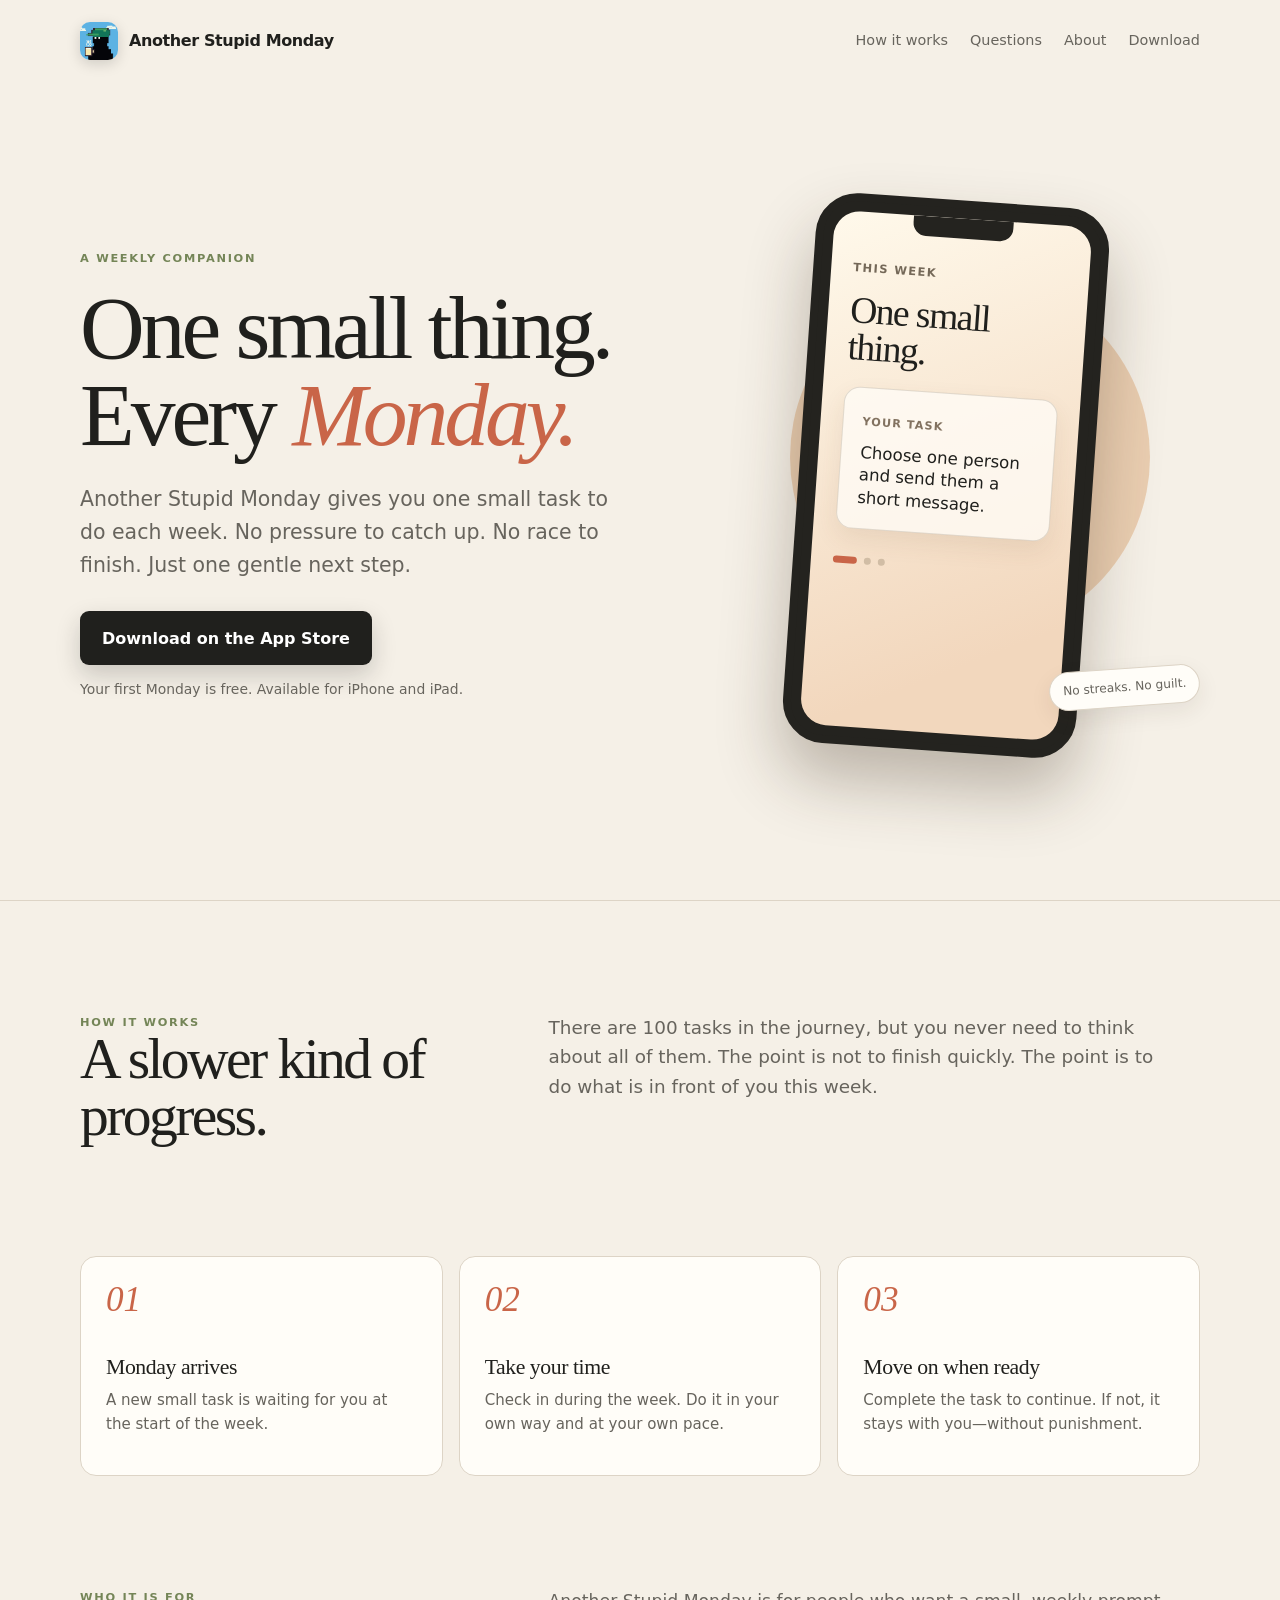
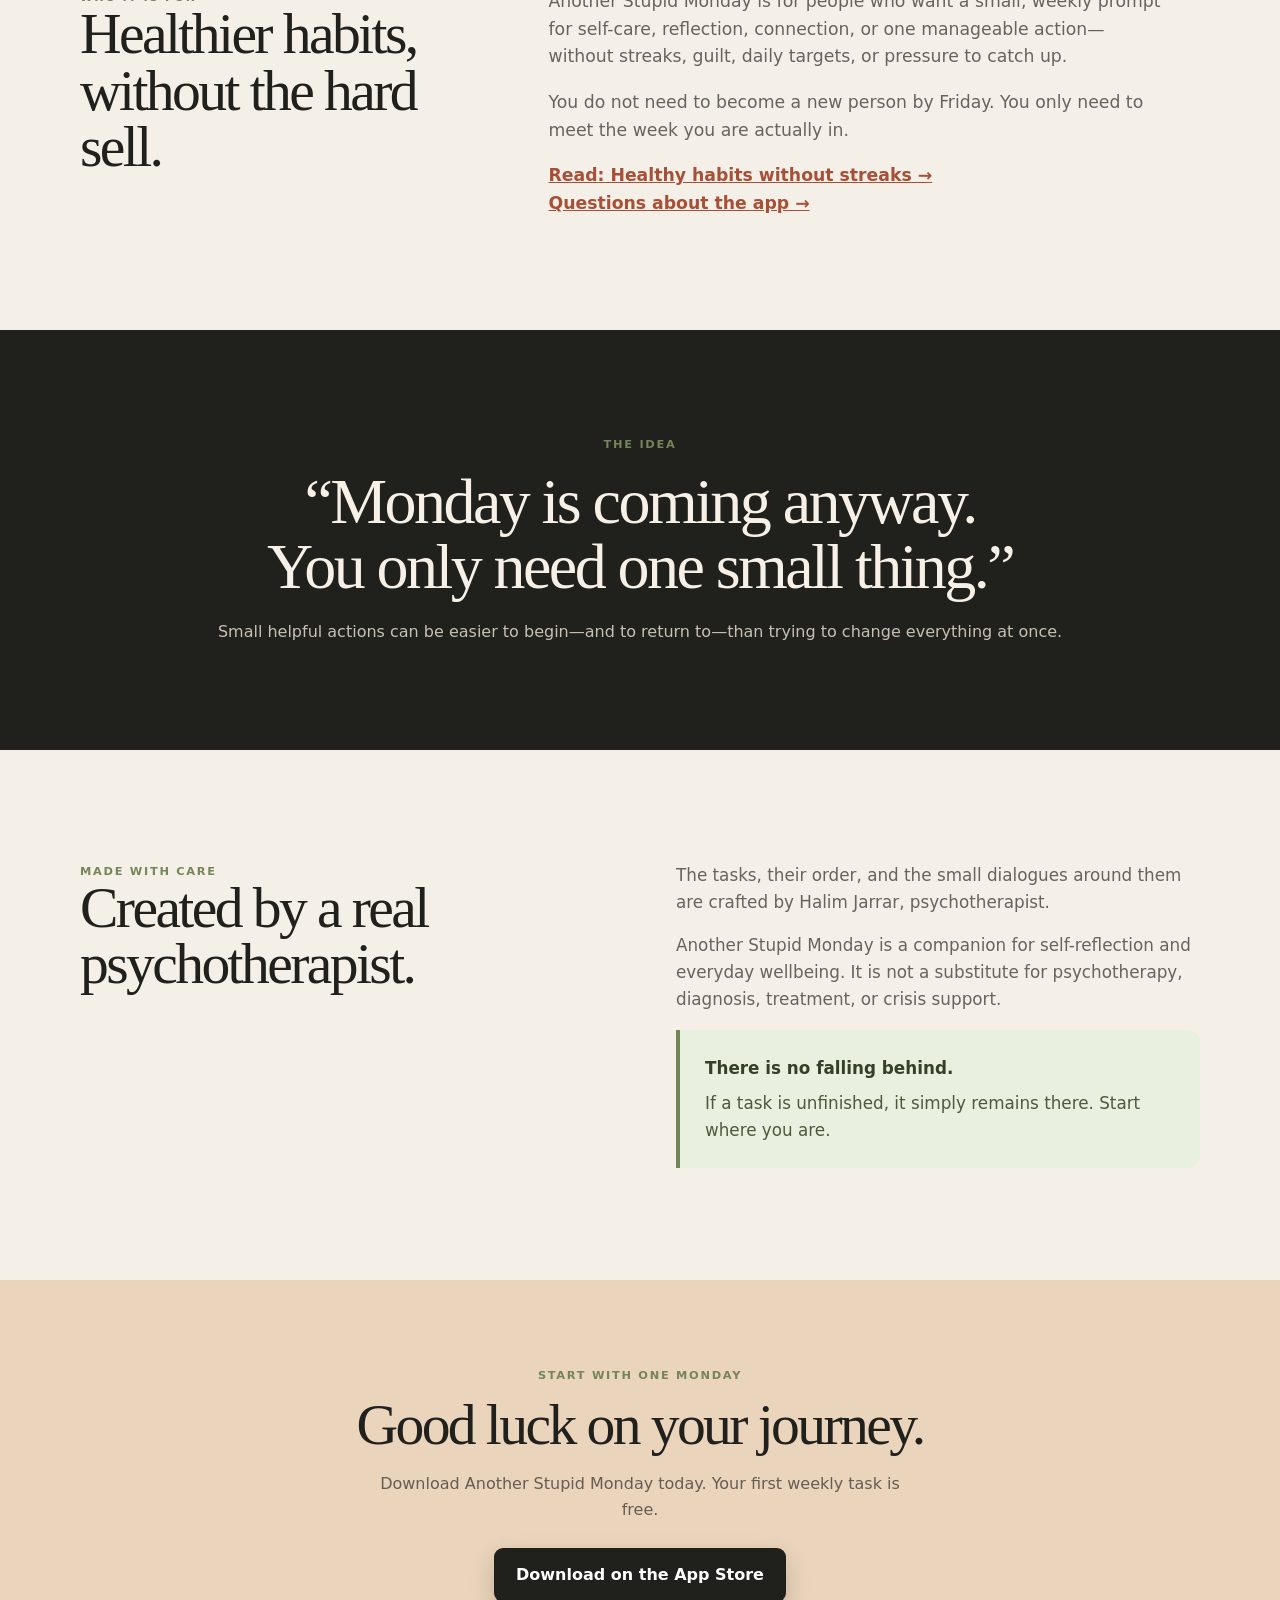
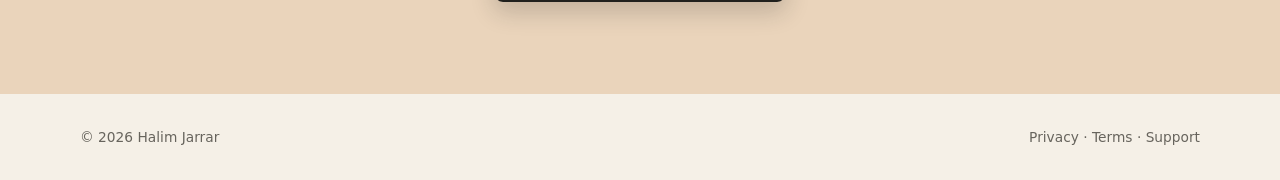
==== index.html @ 883b9c77 "Create canonical Another Stupid Monday product site" ====
<!doctype html>
<html lang="en">
<head>
  <meta charset="utf-8">
  <meta name="viewport" content="width=device-width, initial-scale=1">
  <meta name="description" content="Build healthy habits one small weekly step at a time. Another Stupid Monday is a gentle wellbeing and self-care companion with no streaks or pressure to catch up.">
  <link rel="canonical" href="https://another-stupid-monday.halim-jarrar.de/">
  <meta name="theme-color" content="#f5f0e7">
  <meta property="og:type" content="website">
  <meta property="og:title" content="Another Stupid Monday | Small weekly habits for wellbeing">
  <meta property="og:description" content="One small weekly step toward healthier habits—with no streaks or pressure to catch up.">
  <meta property="og:url" content="https://another-stupid-monday.halim-jarrar.de/">
  <meta property="og:image" content="https://another-stupid-monday.halim-jarrar.de/assets/app-icon.jpg">
  <meta name="twitter:card" content="summary">
  <meta name="twitter:title" content="Another Stupid Monday | Small weekly habits for wellbeing">
  <meta name="twitter:description" content="One small weekly step toward healthier habits—with no streaks or pressure to catch up.">
  <meta name="twitter:image" content="https://another-stupid-monday.halim-jarrar.de/assets/app-icon.jpg">
  <meta name="author" content="Halim Jarrar">
  <script type="application/ld+json">
  {
    "@context": "https://schema.org",
    "@type": "SoftwareApplication",
    "name": "Another Stupid Monday",
    "applicationCategory": "LifestyleApplication",
    "operatingSystem": "iOS",
    "description": "A gentle wellbeing and self-care companion that offers one small task each week, with no streaks or pressure to catch up.",
    "url": "https://another-stupid-monday.halim-jarrar.de/",
    "downloadUrl": "https://apps.apple.com/us/app/another-stupid-monday/id6782894277",
    "image": "https://another-stupid-monday.halim-jarrar.de/assets/app-icon.jpg",
    "author": { "@type": "Person", "name": "Halim Jarrar" },
    "sameAs": ["https://apps.apple.com/us/app/another-stupid-monday/id6782894277"],
    "offers": { "@type": "Offer", "price": "0", "priceCurrency": "USD", "availability": "https://schema.org/InStock" }
  }
  </script>
  <title>Another Stupid Monday | Small Weekly Habits for Wellbeing</title>
  <style>
    :root {
      --ivory:#f5f0e7; --paper:#fffdf8; --ink:#20201d; --muted:#67645d;
      --clay:#c96548; --clay-dark:#a84f37; --olive:#748557; --line:#ddd4c6;
      --shadow:0 20px 70px rgba(54,42,28,.12); --serif:Georgia,"Times New Roman",serif;
      --sans:system-ui,-apple-system,BlinkMacSystemFont,"Segoe UI",sans-serif;
    }
    * { box-sizing:border-box; }
    html { scroll-behavior:smooth; }
    body { margin:0; color:var(--ink); background:var(--ivory); font:16px/1.6 var(--sans); -webkit-font-smoothing:antialiased; }
    a { color:inherit; }
    .wrap { width:min(1120px,calc(100% - 40px)); margin:auto; }
    .nav { height:82px; display:flex; align-items:center; justify-content:space-between; gap:20px; }
    .brand { display:flex; align-items:center; gap:11px; text-decoration:none; font-weight:750; letter-spacing:-.025em; }
    .brand img { width:38px; height:38px; border-radius:10px; box-shadow:0 4px 14px rgba(0,0,0,.15); }
    .nav-links { display:flex; align-items:center; gap:22px; color:var(--muted); font-size:.9rem; }
    .nav-links a { text-decoration:none; }
    .nav-links a:hover { color:var(--clay-dark); }
    .hero { display:grid; grid-template-columns:1.05fr .95fr; align-items:center; gap:52px; min-height:calc(100vh - 82px); padding:68px 0 100px; }
    .eyebrow { color:var(--olive); font-size:.71rem; letter-spacing:.15em; font-weight:800; text-transform:uppercase; }
    h1,h2 { font-family:var(--serif); font-weight:500; letter-spacing:-.045em; line-height:.98; }
    h1 { max-width:650px; margin:16px 0 24px; font-size:clamp(3.5rem,7vw,6.9rem); }
    h1 em { color:var(--clay); font-style:italic; }
    .lede { max-width:540px; margin:0 0 30px; color:var(--muted); font-size:clamp(1.08rem,1.7vw,1.28rem); }
    .buttons { display:flex; flex-wrap:wrap; gap:13px; align-items:center; }
    .button { display:inline-flex; align-items:center; justify-content:center; min-height:54px; padding:0 22px; border-radius:9px; text-decoration:none; font-weight:750; transition:transform .18s,background .18s; }
    .button:hover { transform:translateY(-2px); }
    .primary { background:var(--ink); color:#fff; box-shadow:0 10px 24px rgba(32,32,29,.2); }
    .primary:hover { background:var(--clay-dark); }
    .subnote { margin:13px 0 0; color:var(--muted); font-size:.87rem; }
    .phone-scene { position:relative; min-height:560px; display:grid; place-items:center; }
    .sun { position:absolute; width:360px; height:360px; border-radius:50%; background:#e7c19d; filter:blur(.2px); opacity:.72; transform:translate(24px,-18px); }
    .phone { position:relative; width:min(294px,75vw); padding:10px; border:8px solid #24231f; border-radius:42px; background:#24231f; box-shadow:0 35px 65px rgba(55,39,24,.3); transform:rotate(4deg); }
    .screen { overflow:hidden; min-height:515px; border-radius:26px; padding:26px 22px; background:linear-gradient(155deg,#fff9eb,#f2d7bd 82%); }
    .notch { width:100px; height:20px; margin:-26px auto 27px; border-radius:0 0 13px 13px; background:#24231f; }
    .screen-label { color:#746858; font-size:.72rem; font-weight:800; letter-spacing:.12em; text-transform:uppercase; }
    .screen h3 { margin:16px 0 20px; font:500 2.35rem/.98 var(--serif); letter-spacing:-.04em; }
    .task { padding:19px; border:1px solid rgba(76,59,37,.17); border-radius:16px; background:rgba(255,253,248,.76); box-shadow:0 10px 24px rgba(96,66,36,.09); }
    .task small { color:#827260; font-size:.7rem; font-weight:800; letter-spacing:.1em; text-transform:uppercase; }
    .task p { margin:9px 0 0; font-size:1.04rem; line-height:1.35; }
    .dots { display:flex; gap:7px; margin:28px 0 0; }
    .dots i { width:7px; height:7px; border-radius:50%; background:#d1bda5; } .dots i:first-child { width:24px; border-radius:9px; background:var(--clay); }
    .stamp { position:absolute; right:0; bottom:48px; padding:9px 13px; border:1px solid var(--line); border-radius:99px; background:var(--paper); color:var(--muted); font-size:.76rem; transform:rotate(-4deg); box-shadow:0 8px 22px rgba(54,42,28,.08); }
    .rule { border:0; border-top:1px solid var(--line); margin:0; }
    .intro { display:grid; grid-template-columns:.78fr 1.22fr; gap:52px; padding:112px 0; }
    h2 { margin:0; font-size:clamp(2.5rem,4.5vw,4.4rem); }
    .intro p { max-width:620px; margin:0; font-size:1.15rem; color:var(--muted); }
    .steps { display:grid; grid-template-columns:repeat(3,1fr); gap:16px; padding:0 0 112px; }
    .step { min-height:220px; padding:25px; border:1px solid var(--line); border-radius:16px; background:var(--paper); }
    .num { color:var(--clay); font:italic 2.2rem/1 var(--serif); }
    .step h3 { margin:38px 0 8px; font:500 1.36rem/1.15 var(--serif); letter-spacing:-.02em; }
    .step p { margin:0; color:var(--muted); font-size:.94rem; }
    .who { display:grid; grid-template-columns:.78fr 1.22fr; gap:52px; padding:0 0 112px; }
    .who-copy { max-width:620px; color:var(--muted); font-size:1.08rem; }
    .who-copy p { margin:0 0 18px; }
    .text-link { font-weight:750; color:var(--clay-dark); }
    .quote { padding:105px 0; background:var(--ink); color:#f7f0e7; }
    .quote .wrap { max-width:900px; text-align:center; }
    .quote blockquote { margin:16px 0 20px; font:500 clamp(2.25rem,5vw,4.5rem)/1.02 var(--serif); letter-spacing:-.04em; }
    .quote p { margin:0; color:#c8c0b5; }
    .about { display:grid; grid-template-columns:1fr 1fr; gap:72px; padding:112px 0; }
    .about-copy { color:var(--muted); font-size:1.05rem; }
    .about-copy p:first-child { margin-top:0; }
    .note { align-self:start; padding:25px; border-left:4px solid var(--olive); border-radius:0 12px 12px 0; background:#eaf0df; color:#4d593c; }
    .note strong { display:block; margin-bottom:8px; color:#344027; }
    .download { padding:86px 0 92px; text-align:center; background:#ead4bb; }
    .download h2 { margin:12px auto 18px; max-width:720px; }
    .download p { max-width:540px; margin:0 auto 26px; color:#665d52; }
    footer { padding:32px 0; color:var(--muted); font-size:.86rem; }
    .footer-row { display:flex; justify-content:space-between; gap:20px; flex-wrap:wrap; }
    .footer-row a { text-decoration:none; } .footer-row a:hover { color:var(--clay-dark); }
    @media (max-width:760px) {
      .wrap { width:min(100% - 32px,620px); } .nav { height:68px; } .nav-links { gap:0; font-size:.82rem; } .nav-links a:not(:last-child) { display:none; }
      .hero { grid-template-columns:1fr; gap:25px; min-height:auto; padding:52px 0 72px; } .phone-scene { min-height:470px; } .sun { width:285px;height:285px; }
      .intro,.about,.who { grid-template-columns:1fr; gap:26px; padding:78px 0; } .steps { grid-template-columns:1fr; padding-bottom:78px; } .step { min-height:0; } .step h3 { margin-top:24px; }
      .quote { padding:76px 0; } .download { padding:72px 0; } .stamp { right:4px; bottom:18px; }
    }
  </style>
</head>
<body>
  <main>
    <nav class="nav wrap" aria-label="Main navigation">
      <a class="brand" href="/" aria-label="Another Stupid Monday home"><img src="assets/app-icon.jpg" alt="Another Stupid Monday app icon">Another Stupid Monday</a>
      <div class="nav-links"><a href="how-it-works/">How it works</a><a href="questions/">Questions</a><a href="about/">About</a><a href="#download">Download</a></div>
    </nav>

    <section class="hero wrap" aria-labelledby="hero-title">
      <div>
        <div class="eyebrow">A weekly companion</div>
        <h1 id="hero-title">One small thing.<br>Every <em>Monday.</em></h1>
        <p class="lede">Another Stupid Monday gives you one small task to do each week. No pressure to catch up. No race to finish. Just one gentle next step.</p>
        <div class="buttons">
          <a class="button primary" href="https://apps.apple.com/us/app/another-stupid-monday/id6782894277" aria-label="Download Another Stupid Monday on the App Store">Download on the App Store</a>
        </div>
        <p class="subnote">Your first Monday is free. Available for iPhone and iPad.</p>
      </div>
      <div class="phone-scene" aria-label="A preview of an Another Stupid Monday weekly task">
        <div class="sun" aria-hidden="true"></div>
        <div class="phone">
          <div class="screen">
            <div class="notch" aria-hidden="true"></div>
            <div class="screen-label">This week</div>
            <h3>One small<br>thing.</h3>
            <div class="task"><small>Your task</small><p>Choose one person and send them a short message.</p></div>
            <div class="dots" aria-hidden="true"><i></i><i></i><i></i></div>
          </div>
        </div>
        <span class="stamp">No streaks. No guilt.</span>
      </div>
    </section>

    <hr class="rule">
    <section class="intro wrap" id="how-it-works" aria-labelledby="how-title">
      <div><div class="eyebrow">How it works</div><h2 id="how-title">A slower kind of progress.</h2></div>
      <p>There are 100 tasks in the journey, but you never need to think about all of them. The point is not to finish quickly. The point is to do what is in front of you this week.</p>
    </section>
    <section class="steps wrap" aria-label="Three steps">
      <article class="step"><div class="num">01</div><h3>Monday arrives</h3><p>A new small task is waiting for you at the start of the week.</p></article>
      <article class="step"><div class="num">02</div><h3>Take your time</h3><p>Check in during the week. Do it in your own way and at your own pace.</p></article>
      <article class="step"><div class="num">03</div><h3>Move on when ready</h3><p>Complete the task to continue. If not, it stays with you—without punishment.</p></article>
    </section>

    <section class="who wrap" aria-labelledby="who-title">
      <div><div class="eyebrow">Who it is for</div><h2 id="who-title">Healthier habits, without the hard sell.</h2></div>
      <div class="who-copy"><p>Another Stupid Monday is for people who want a small, weekly prompt for self-care, reflection, connection, or one manageable action—without streaks, guilt, daily targets, or pressure to catch up.</p><p>You do not need to become a new person by Friday. You only need to meet the week you are actually in.</p><a class="text-link" href="healthy-habits-without-streaks/">Read: Healthy habits without streaks →</a><br><a class="text-link" href="questions/">Questions about the app →</a></div>
    </section>

    <section class="quote"><div class="wrap"><div class="eyebrow">The idea</div><blockquote>“Monday is coming anyway.<br>You only need one small thing.”</blockquote><p>Small helpful actions can be easier to begin—and to return to—than trying to change everything at once.</p></div></section>

    <section class="about wrap" id="about" aria-labelledby="about-title">
      <div><div class="eyebrow">Made with care</div><h2 id="about-title">Created by a real psychotherapist.</h2></div>
      <div class="about-copy">
        <p>The tasks, their order, and the small dialogues around them are crafted by Halim Jarrar, psychotherapist.</p>
        <p>Another Stupid Monday is a companion for self-reflection and everyday wellbeing. It is not a substitute for psychotherapy, diagnosis, treatment, or crisis support.</p>
        <aside class="note"><strong>There is no falling behind.</strong>If a task is unfinished, it simply remains there. Start where you are.</aside>
      </div>
    </section>

    <section class="download" id="download"><div class="wrap"><div class="eyebrow">Start with one Monday</div><h2>Good luck on your journey.</h2><p>Download Another Stupid Monday today. Your first weekly task is free.</p><a class="button primary" href="https://apps.apple.com/us/app/another-stupid-monday/id6782894277">Download on the App Store</a></div></section>
  </main>
  <footer><div class="wrap footer-row"><span>© 2026 Halim Jarrar</span><span><a href="https://asm.halim-jarrar.de/privacy/">Privacy</a> · <a href="https://asm.halim-jarrar.de/terms/">Terms</a> · <a href="https://asm.halim-jarrar.de/support/">Support</a></span></div></footer>
</body>
</html>
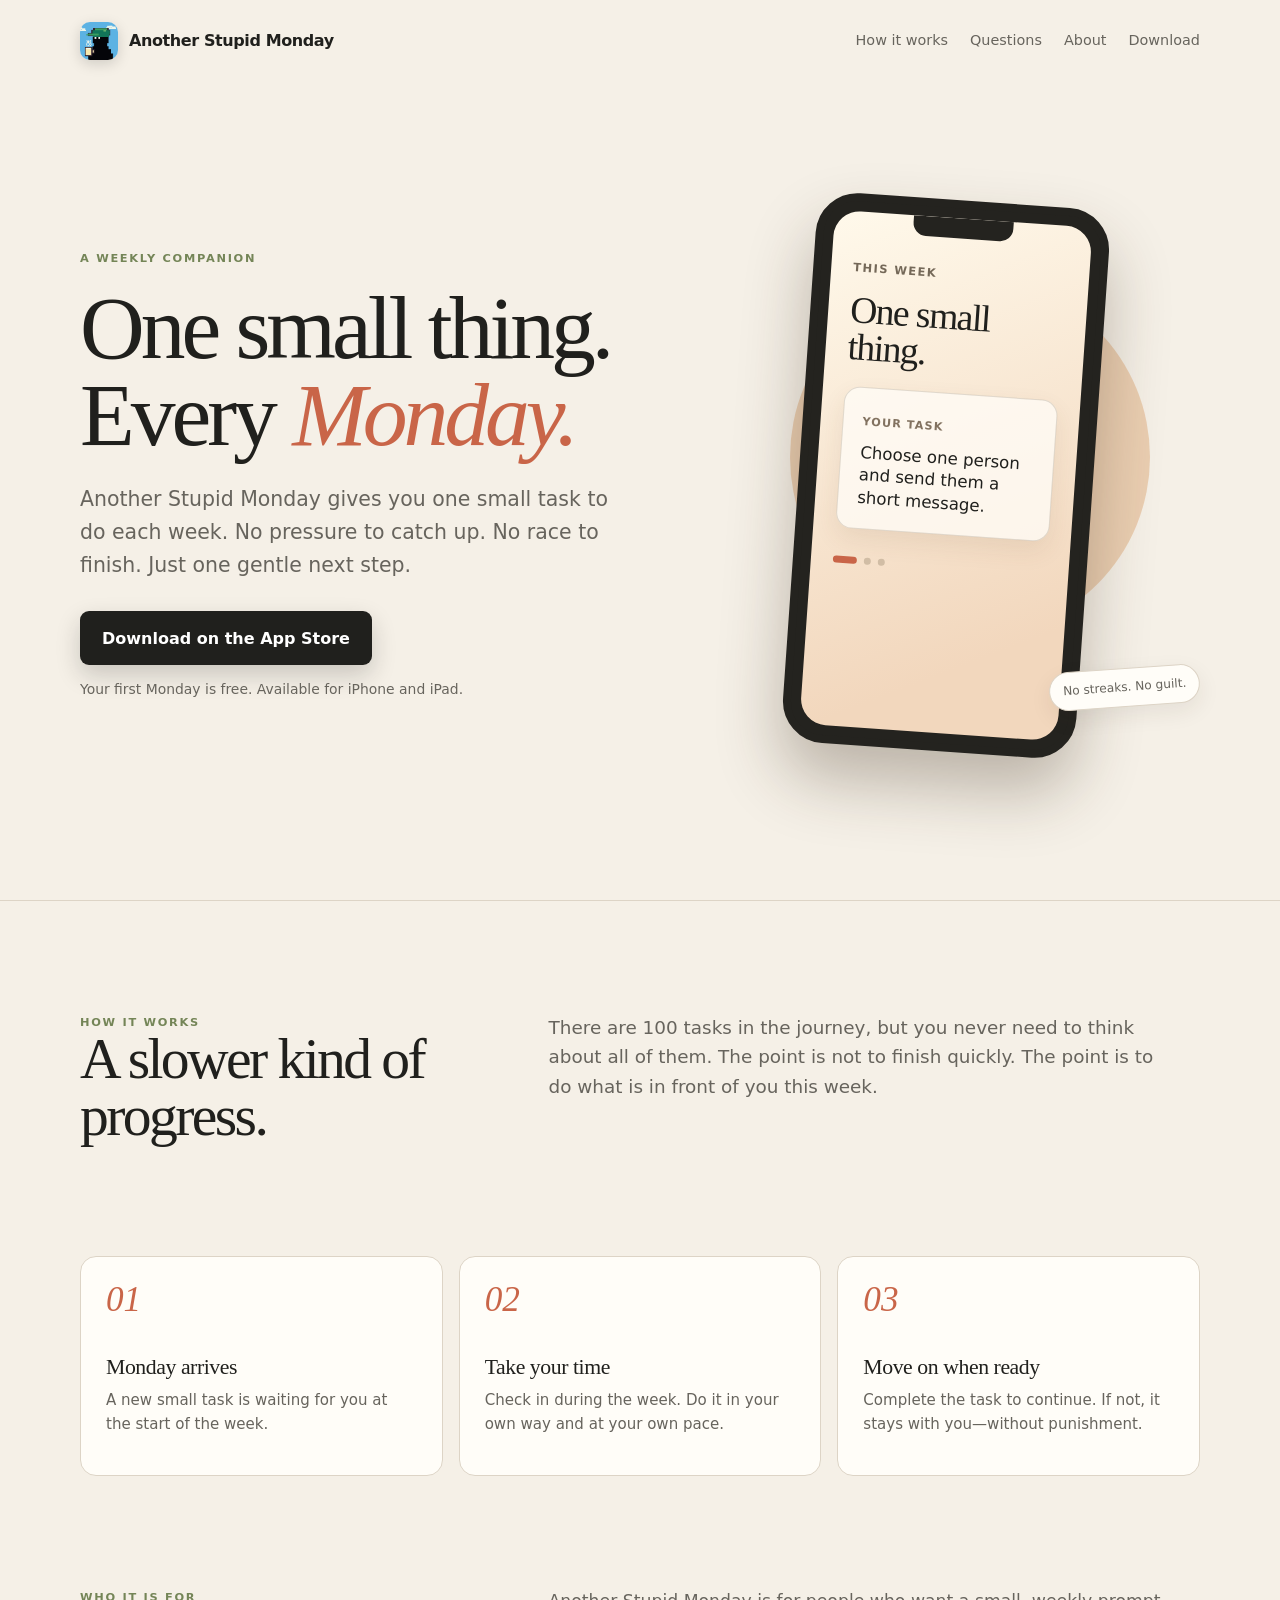
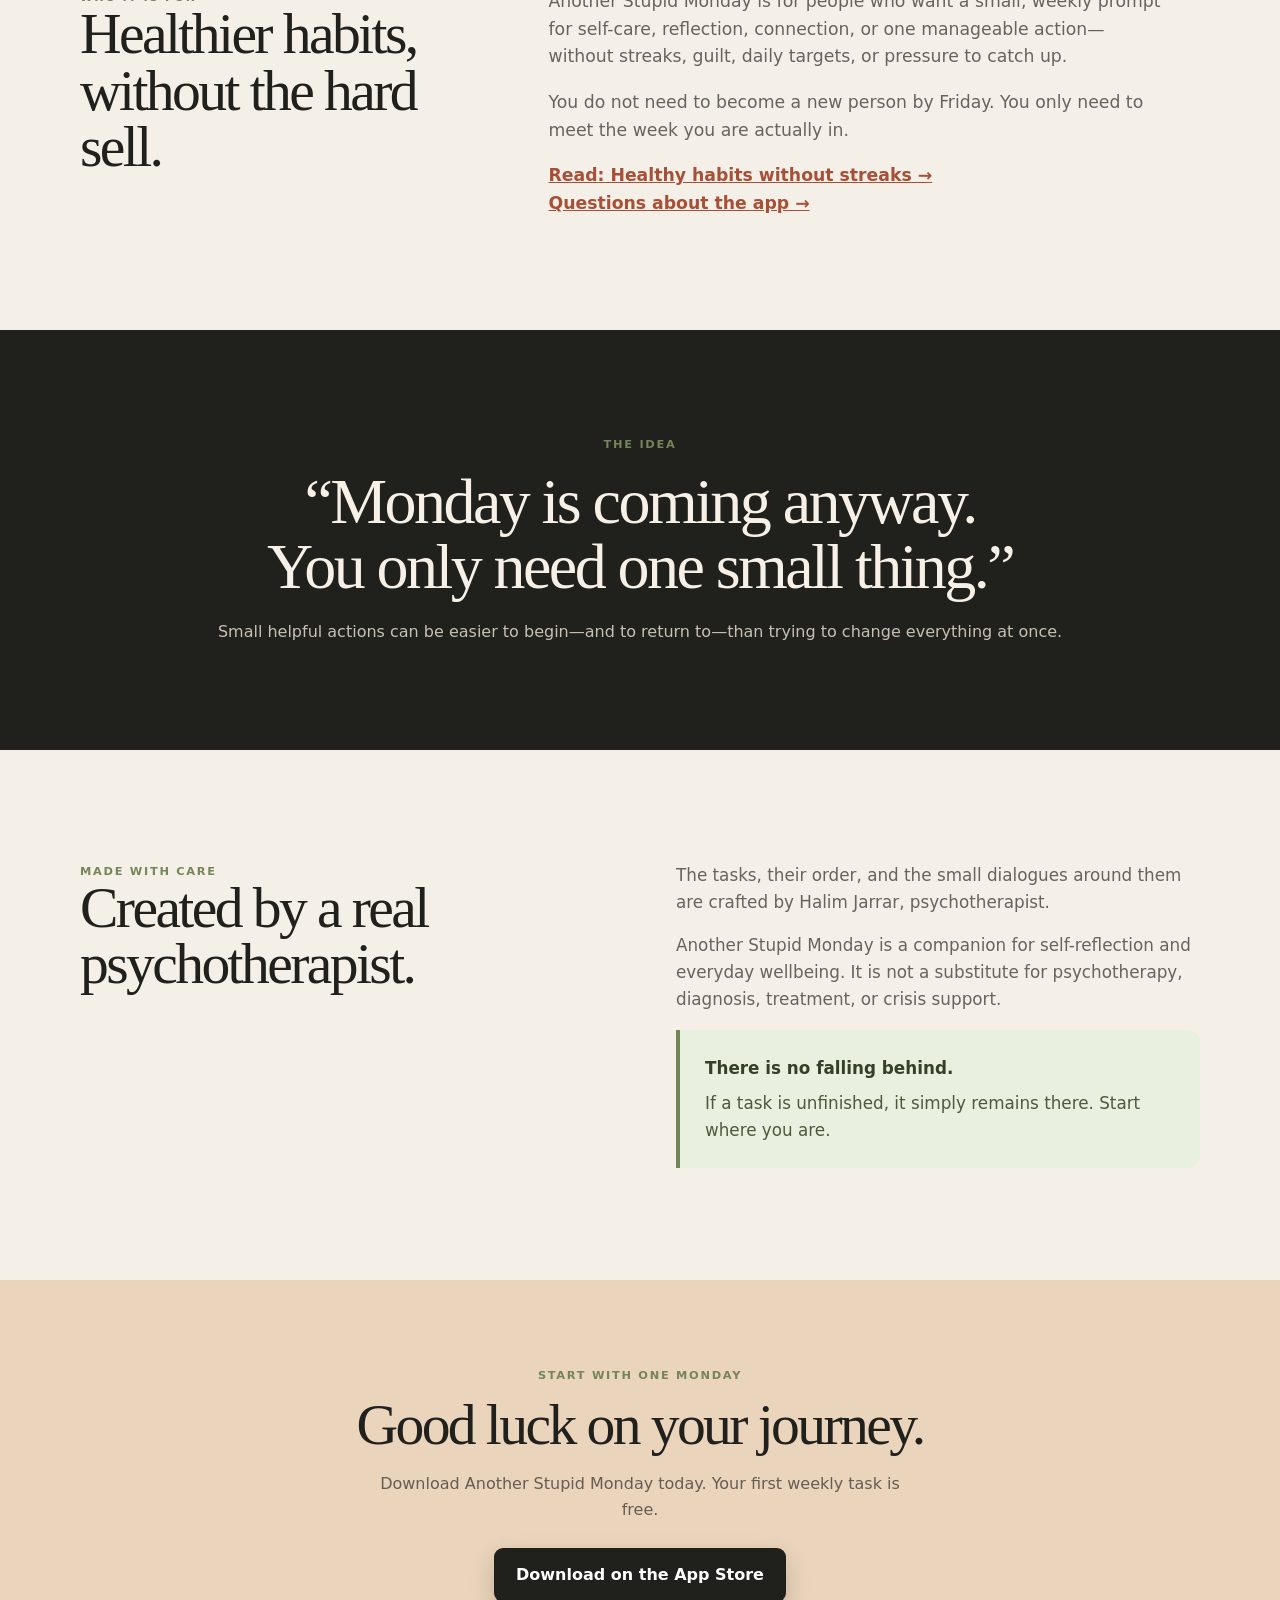
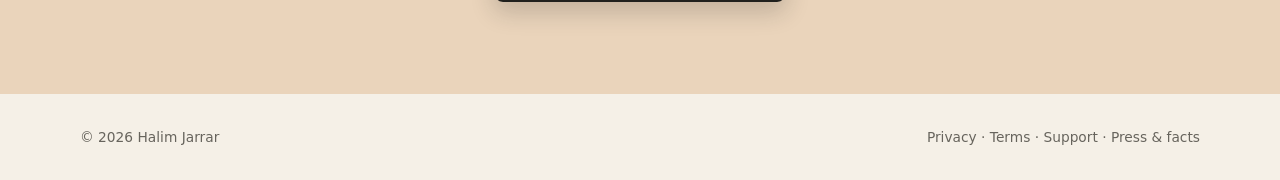
==== commit 44a0669d: "Improve product provenance and article metadata" ====
--- a/index.html
+++ b/index.html
@@ -17,20 +17,65 @@
   <meta name="twitter:image" content="https://another-stupid-monday.halim-jarrar.de/assets/app-icon.jpg">
   <meta name="author" content="Halim Jarrar">
   <script type="application/ld+json">
-  {
-    "@context": "https://schema.org",
-    "@type": "SoftwareApplication",
-    "name": "Another Stupid Monday",
-    "applicationCategory": "LifestyleApplication",
-    "operatingSystem": "iOS",
-    "description": "A gentle wellbeing and self-care companion that offers one small task each week, with no streaks or pressure to catch up.",
-    "url": "https://another-stupid-monday.halim-jarrar.de/",
-    "downloadUrl": "https://apps.apple.com/us/app/another-stupid-monday/id6782894277",
-    "image": "https://another-stupid-monday.halim-jarrar.de/assets/app-icon.jpg",
-    "author": { "@type": "Person", "name": "Halim Jarrar" },
-    "sameAs": ["https://apps.apple.com/us/app/another-stupid-monday/id6782894277"],
-    "offers": { "@type": "Offer", "price": "0", "priceCurrency": "USD", "availability": "https://schema.org/InStock" }
-  }
+{
+  "@context": "https://schema.org",
+  "@graph": [
+    {
+      "@type": "Person",
+      "@id": "https://another-stupid-monday.halim-jarrar.de/#creator",
+      "name": "Halim Jarrar",
+      "jobTitle": "Psychotherapist"
+    },
+    {
+      "@type": "WebSite",
+      "@id": "https://another-stupid-monday.halim-jarrar.de/#website",
+      "url": "https://another-stupid-monday.halim-jarrar.de/",
+      "name": "Another Stupid Monday",
+      "publisher": {
+        "@id": "https://another-stupid-monday.halim-jarrar.de/#creator"
+      }
+    },
+    {
+      "@type": "SoftwareApplication",
+      "@id": "https://another-stupid-monday.halim-jarrar.de/#app",
+      "name": "Another Stupid Monday",
+      "applicationCategory": "LifestyleApplication",
+      "operatingSystem": "iOS",
+      "description": "A gentle wellbeing and self-care companion that offers one small task each week, with no streaks or pressure to catch up.",
+      "url": "https://another-stupid-monday.halim-jarrar.de/",
+      "downloadUrl": "https://apps.apple.com/us/app/another-stupid-monday/id6782894277",
+      "image": "https://another-stupid-monday.halim-jarrar.de/assets/app-icon.jpg",
+      "author": {
+        "@id": "https://another-stupid-monday.halim-jarrar.de/#creator"
+      },
+      "sameAs": [
+        "https://apps.apple.com/us/app/another-stupid-monday/id6782894277"
+      ],
+      "offers": {
+        "@type": "Offer",
+        "price": "0",
+        "priceCurrency": "USD",
+        "availability": "https://schema.org/InStock"
+      }
+    },
+    {
+      "@type": "WebPage",
+      "@id": "https://another-stupid-monday.halim-jarrar.de/#webpage",
+      "url": "https://another-stupid-monday.halim-jarrar.de/",
+      "name": "Another Stupid Monday | Small Weekly Habits for Wellbeing",
+      "isPartOf": {
+        "@id": "https://another-stupid-monday.halim-jarrar.de/#website"
+      },
+      "about": {
+        "@id": "https://another-stupid-monday.halim-jarrar.de/#app"
+      },
+      "primaryImageOfPage": {
+        "@type": "ImageObject",
+        "url": "https://another-stupid-monday.halim-jarrar.de/assets/app-icon.jpg"
+      }
+    }
+  ]
+}
   </script>
   <title>Another Stupid Monday | Small Weekly Habits for Wellbeing</title>
   <style>
@@ -173,6 +218,6 @@
 
     <section class="download" id="download"><div class="wrap"><div class="eyebrow">Start with one Monday</div><h2>Good luck on your journey.</h2><p>Download Another Stupid Monday today. Your first weekly task is free.</p><a class="button primary" href="https://apps.apple.com/us/app/another-stupid-monday/id6782894277">Download on the App Store</a></div></section>
   </main>
-  <footer><div class="wrap footer-row"><span>© 2026 Halim Jarrar</span><span><a href="https://asm.halim-jarrar.de/privacy/">Privacy</a> · <a href="https://asm.halim-jarrar.de/terms/">Terms</a> · <a href="https://asm.halim-jarrar.de/support/">Support</a></span></div></footer>
+  <footer><div class="wrap footer-row"><span>© 2026 Halim Jarrar</span><span><a href="https://asm.halim-jarrar.de/privacy/">Privacy</a> · <a href="https://asm.halim-jarrar.de/terms/">Terms</a> · <a href="https://asm.halim-jarrar.de/support/">Support</a> · <a href="press/">Press & facts</a></span></div></footer>
 </body>
 </html>
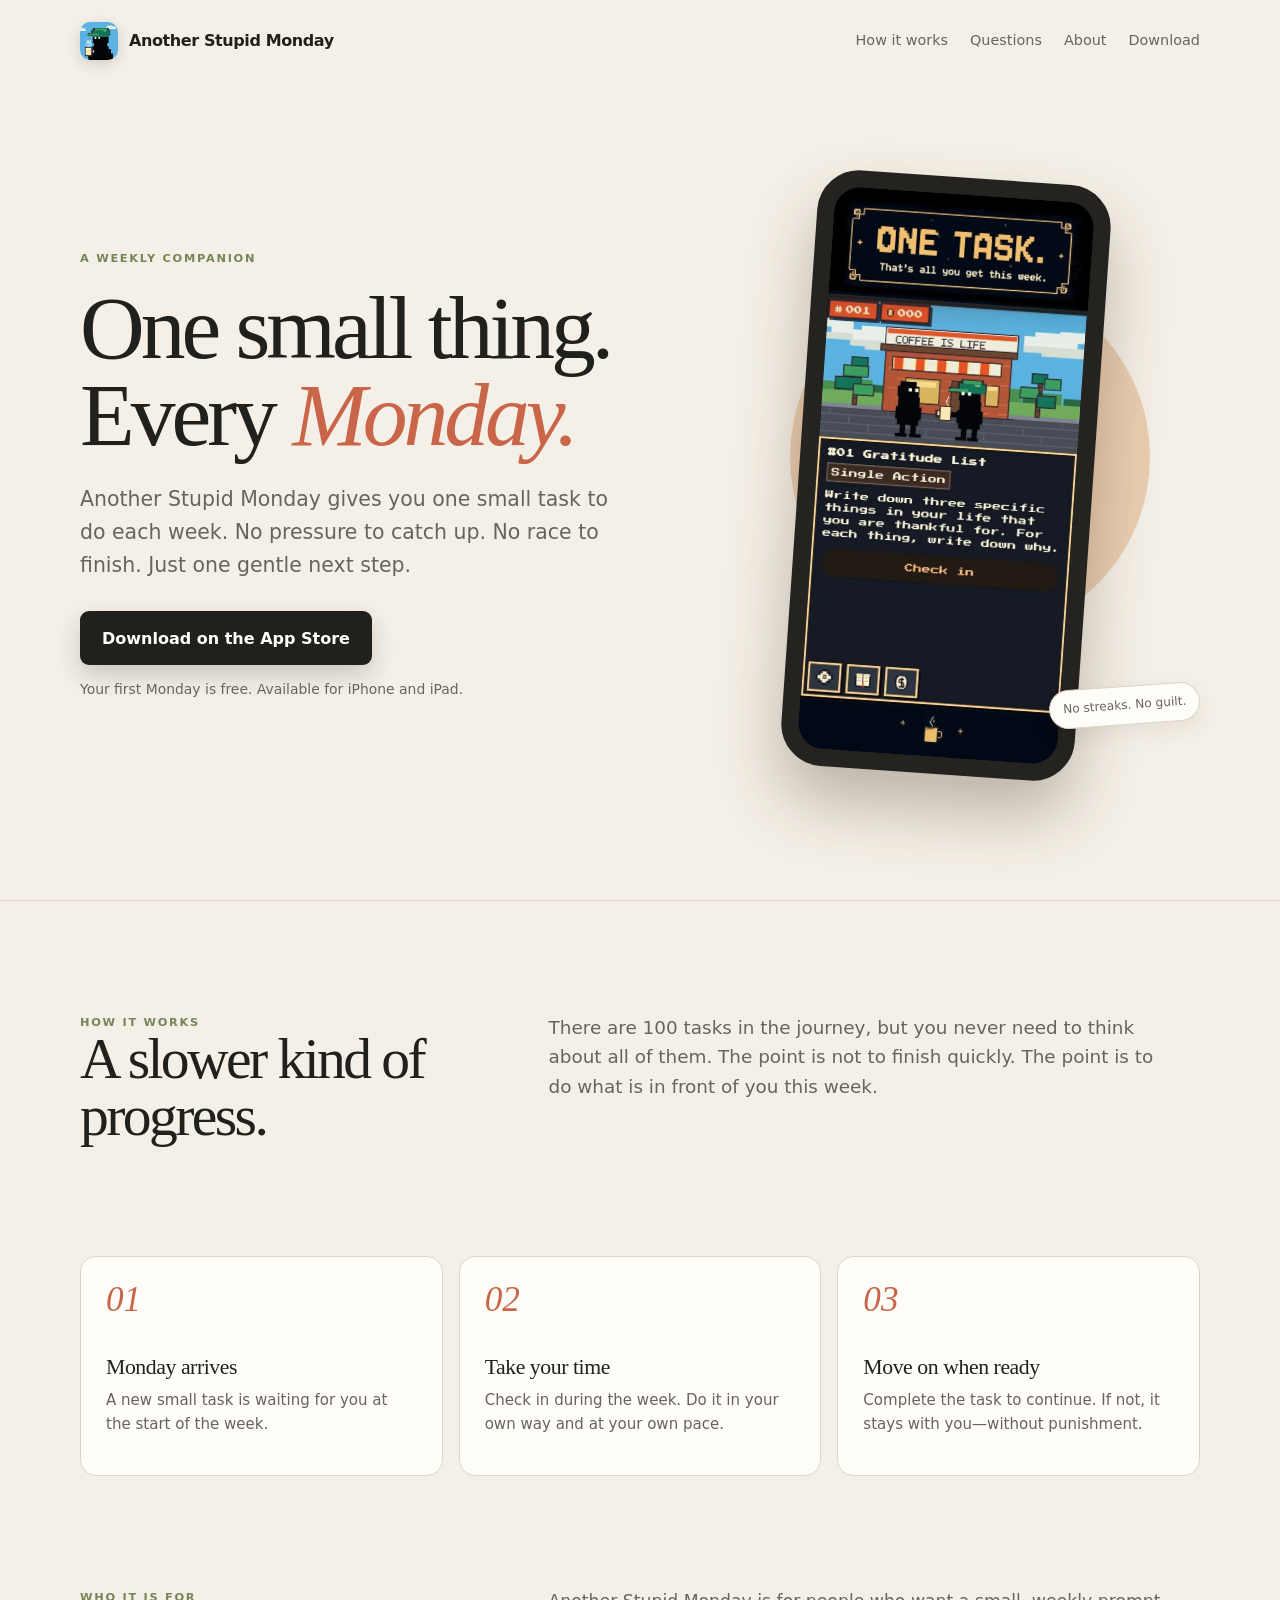
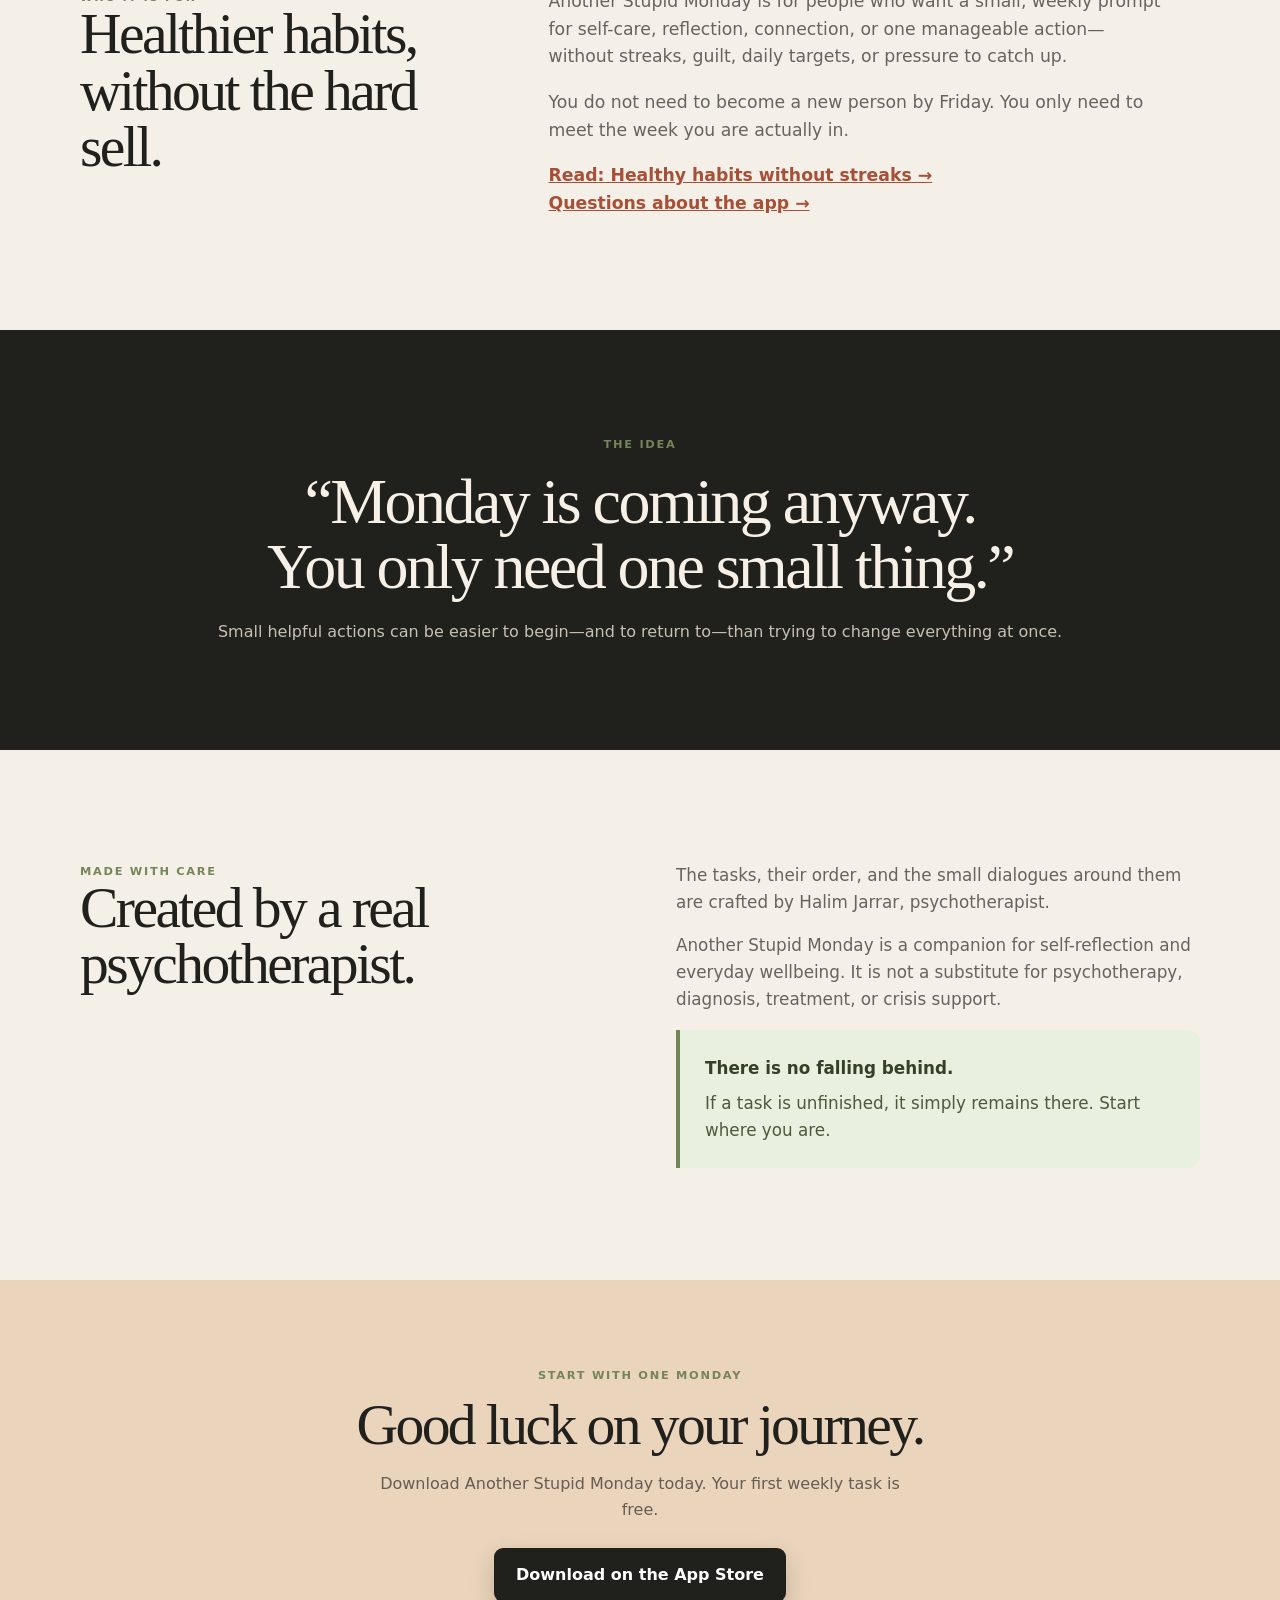
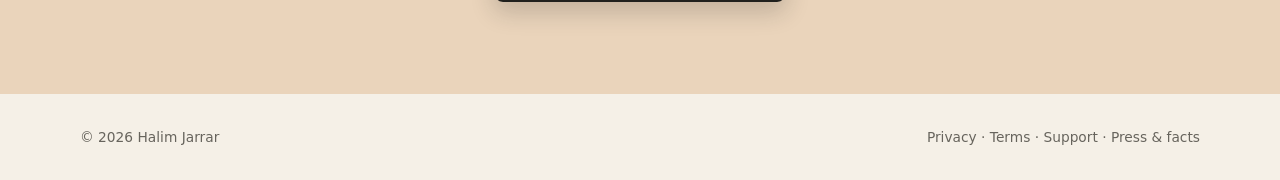
==== commit 70abbdde: "Show official iPhone screenshot in homepage hero" ====
--- a/index.html
+++ b/index.html
@@ -45,6 +45,7 @@
       "url": "https://another-stupid-monday.halim-jarrar.de/",
       "downloadUrl": "https://apps.apple.com/us/app/another-stupid-monday/id6782894277",
       "image": "https://another-stupid-monday.halim-jarrar.de/assets/app-icon.jpg",
+      "screenshot": "https://another-stupid-monday.halim-jarrar.de/assets/app-store-iphone-one-task.webp",
       "author": {
         "@id": "https://another-stupid-monday.halim-jarrar.de/#creator"
       },
@@ -110,16 +111,10 @@
     .subnote { margin:13px 0 0; color:var(--muted); font-size:.87rem; }
     .phone-scene { position:relative; min-height:560px; display:grid; place-items:center; }
     .sun { position:absolute; width:360px; height:360px; border-radius:50%; background:#e7c19d; filter:blur(.2px); opacity:.72; transform:translate(24px,-18px); }
-    .phone { position:relative; width:min(294px,75vw); padding:10px; border:8px solid #24231f; border-radius:42px; background:#24231f; box-shadow:0 35px 65px rgba(55,39,24,.3); transform:rotate(4deg); }
-    .screen { overflow:hidden; min-height:515px; border-radius:26px; padding:26px 22px; background:linear-gradient(155deg,#fff9eb,#f2d7bd 82%); }
-    .notch { width:100px; height:20px; margin:-26px auto 27px; border-radius:0 0 13px 13px; background:#24231f; }
-    .screen-label { color:#746858; font-size:.72rem; font-weight:800; letter-spacing:.12em; text-transform:uppercase; }
-    .screen h3 { margin:16px 0 20px; font:500 2.35rem/.98 var(--serif); letter-spacing:-.04em; }
-    .task { padding:19px; border:1px solid rgba(76,59,37,.17); border-radius:16px; background:rgba(255,253,248,.76); box-shadow:0 10px 24px rgba(96,66,36,.09); }
-    .task small { color:#827260; font-size:.7rem; font-weight:800; letter-spacing:.1em; text-transform:uppercase; }
-    .task p { margin:9px 0 0; font-size:1.04rem; line-height:1.35; }
-    .dots { display:flex; gap:7px; margin:28px 0 0; }
-    .dots i { width:7px; height:7px; border-radius:50%; background:#d1bda5; } .dots i:first-child { width:24px; border-radius:9px; background:var(--clay); }
+    .phone { position:relative; width:min(294px,75vw); padding:9px; border:8px solid #24231f; border-radius:42px; background:#24231f; box-shadow:0 35px 65px rgba(55,39,24,.3); transform:rotate(4deg); }
+    .screen { overflow:hidden; border-radius:26px; background:#000; }
+    .screen img { display:block; width:100%; height:auto; }
+
     .stamp { position:absolute; right:0; bottom:48px; padding:9px 13px; border:1px solid var(--line); border-radius:99px; background:var(--paper); color:var(--muted); font-size:.76rem; transform:rotate(-4deg); box-shadow:0 8px 22px rgba(54,42,28,.08); }
     .rule { border:0; border-top:1px solid var(--line); margin:0; }
     .intro { display:grid; grid-template-columns:.78fr 1.22fr; gap:52px; padding:112px 0; }
@@ -177,13 +172,7 @@
       <div class="phone-scene" aria-label="A preview of an Another Stupid Monday weekly task">
         <div class="sun" aria-hidden="true"></div>
         <div class="phone">
-          <div class="screen">
-            <div class="notch" aria-hidden="true"></div>
-            <div class="screen-label">This week</div>
-            <h3>One small<br>thing.</h3>
-            <div class="task"><small>Your task</small><p>Choose one person and send them a short message.</p></div>
-            <div class="dots" aria-hidden="true"><i></i><i></i><i></i></div>
-          </div>
+          <div class="screen"><img src="assets/app-store-iphone-one-task.webp" width="600" height="1300" alt="Official iPhone screenshot of Another Stupid Monday showing weekly task 001, Gratitude List."></div>
         </div>
         <span class="stamp">No streaks. No guilt.</span>
       </div>
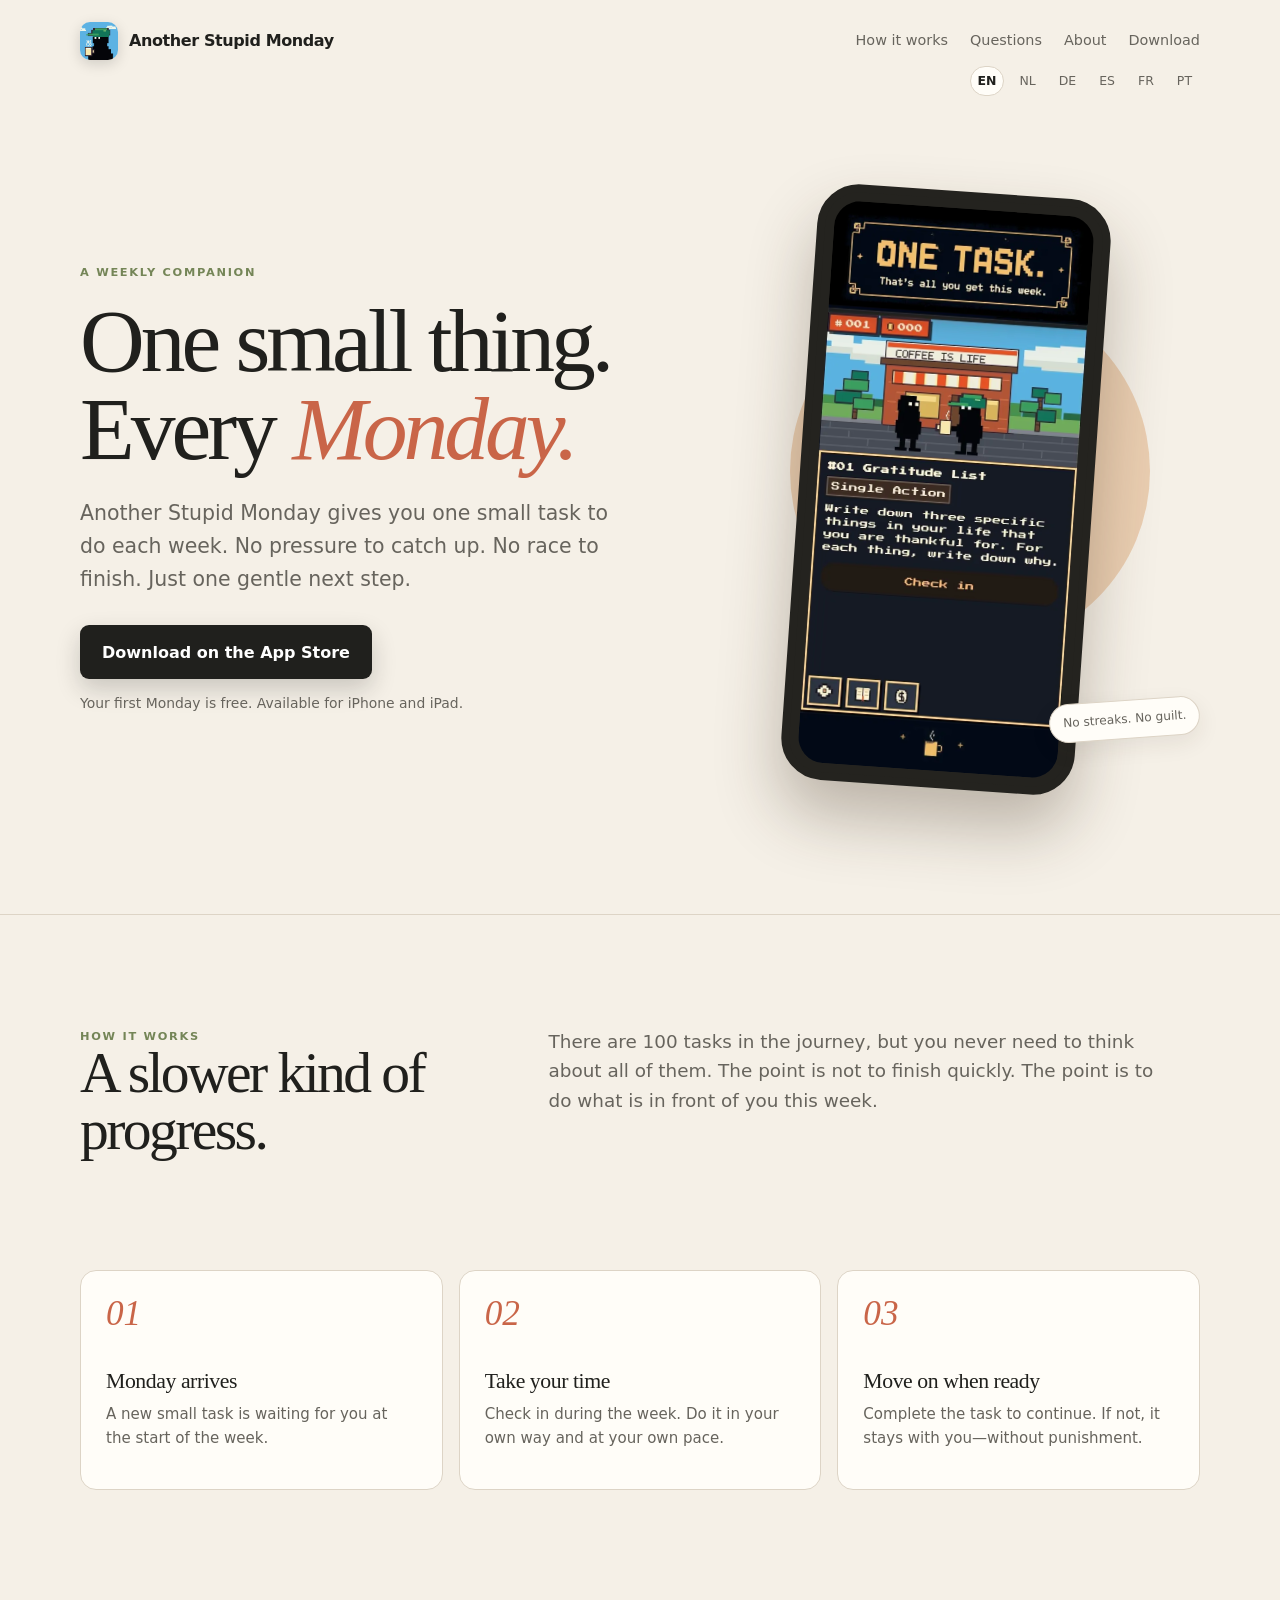
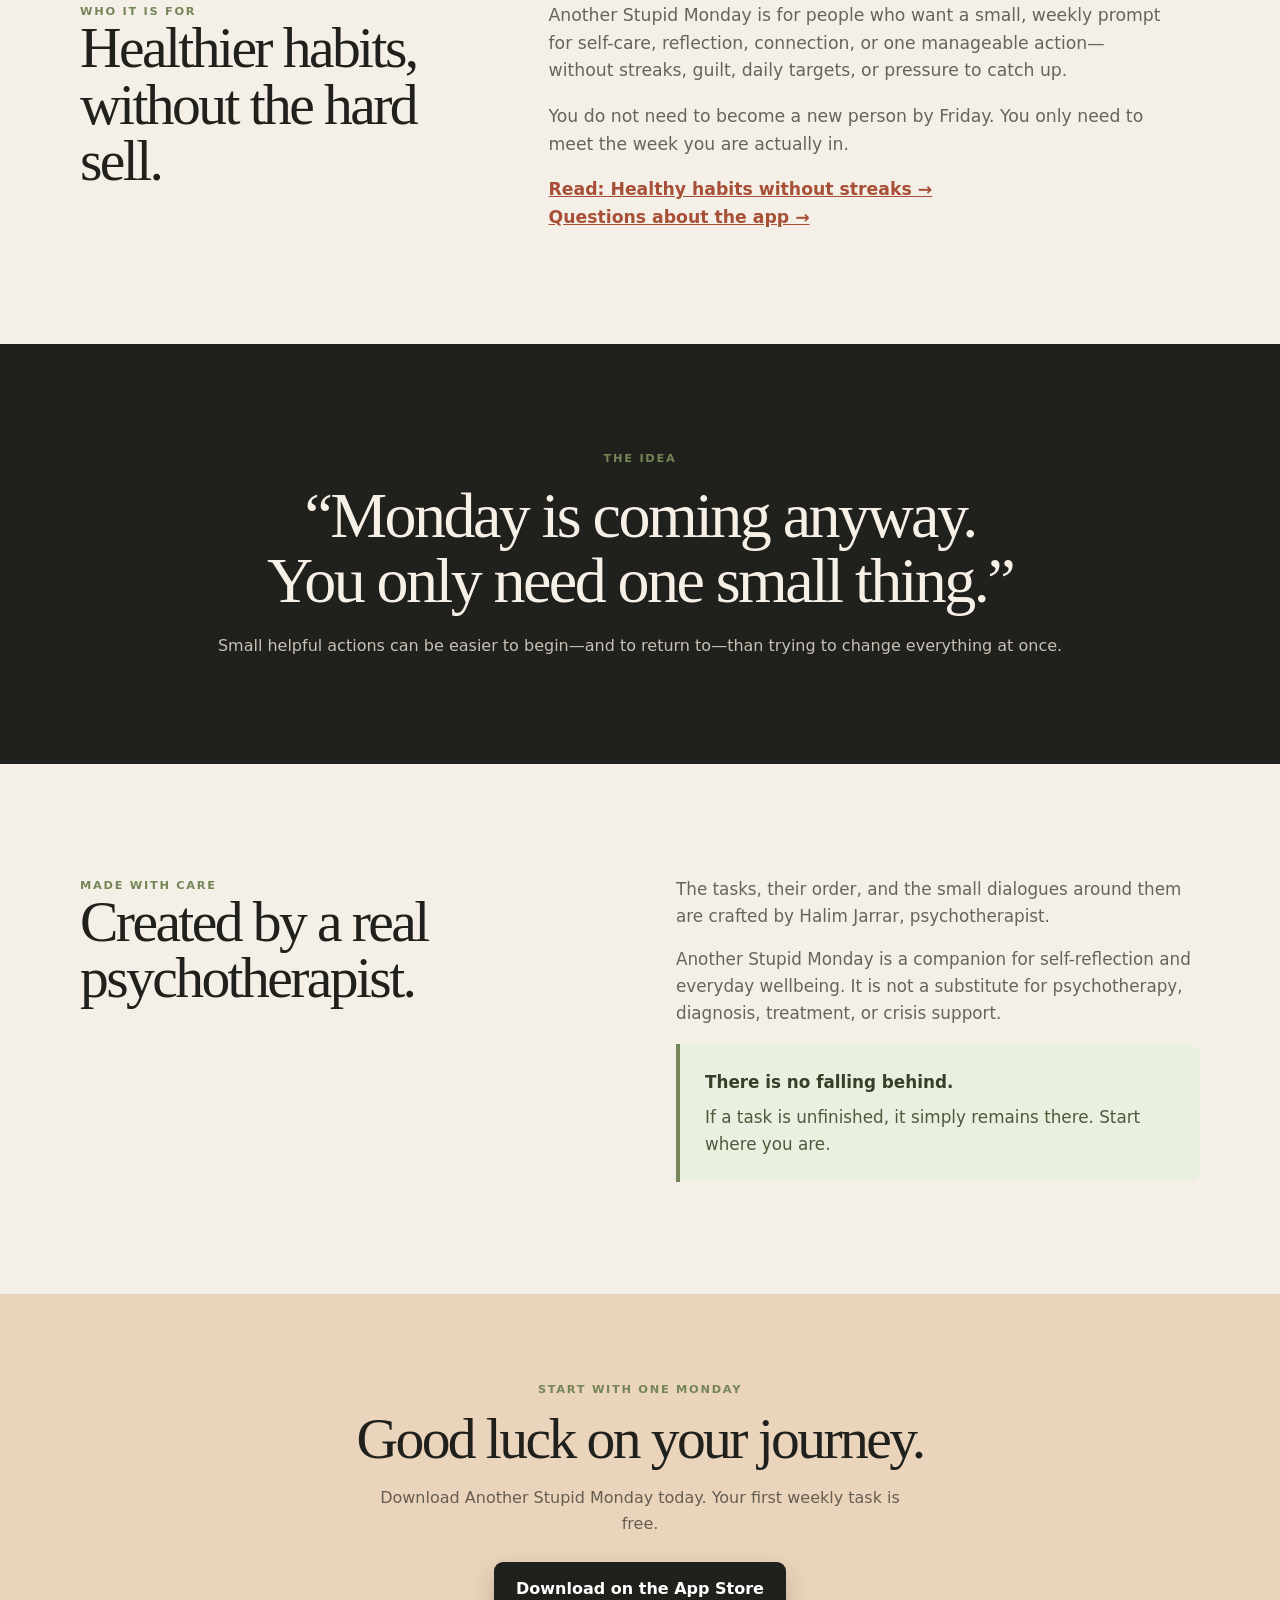
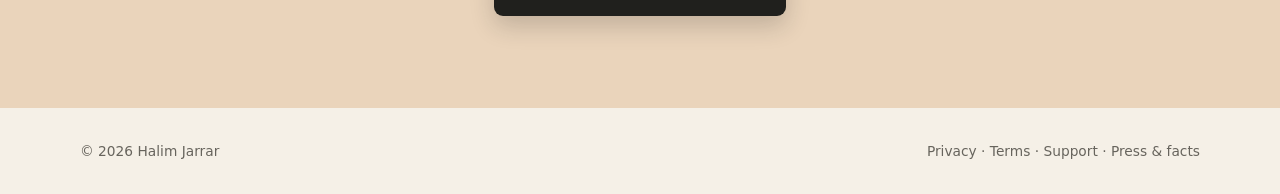
==== commit aad29759: "Add European localized SEO landing pages" ====
--- a/index.html
+++ b/index.html
@@ -5,8 +5,21 @@
   <meta name="viewport" content="width=device-width, initial-scale=1">
   <meta name="description" content="Build healthy habits one small weekly step at a time. Another Stupid Monday is a gentle wellbeing and self-care companion with no streaks or pressure to catch up.">
   <link rel="canonical" href="https://another-stupid-monday.halim-jarrar.de/">
+  <link rel="alternate" hreflang="en" href="https://another-stupid-monday.halim-jarrar.de/">
+  <link rel="alternate" hreflang="nl-NL" href="https://another-stupid-monday.halim-jarrar.de/nl/">
+  <link rel="alternate" hreflang="de-DE" href="https://another-stupid-monday.halim-jarrar.de/de/">
+  <link rel="alternate" hreflang="es-ES" href="https://another-stupid-monday.halim-jarrar.de/es/">
+  <link rel="alternate" hreflang="fr-FR" href="https://another-stupid-monday.halim-jarrar.de/fr/">
+  <link rel="alternate" hreflang="pt-PT" href="https://another-stupid-monday.halim-jarrar.de/pt/">
+  <link rel="alternate" hreflang="x-default" href="https://another-stupid-monday.halim-jarrar.de/">
   <meta name="theme-color" content="#f5f0e7">
   <meta property="og:type" content="website">
+  <meta property="og:locale" content="en_US">
+  <meta property="og:locale:alternate" content="nl_NL">
+  <meta property="og:locale:alternate" content="de_DE">
+  <meta property="og:locale:alternate" content="es_ES">
+  <meta property="og:locale:alternate" content="fr_FR">
+  <meta property="og:locale:alternate" content="pt_PT">
   <meta property="og:title" content="Another Stupid Monday | Small weekly habits for wellbeing">
   <meta property="og:description" content="One small weekly step toward healthier habits—with no streaks or pressure to catch up.">
   <meta property="og:url" content="https://another-stupid-monday.halim-jarrar.de/">
@@ -41,6 +54,7 @@
       "name": "Another Stupid Monday",
       "applicationCategory": "LifestyleApplication",
       "operatingSystem": "iOS",
+      "inLanguage": "en",
       "description": "A gentle wellbeing and self-care companion that offers one small task each week, with no streaks or pressure to catch up.",
       "url": "https://another-stupid-monday.halim-jarrar.de/",
       "downloadUrl": "https://apps.apple.com/us/app/another-stupid-monday/id6782894277",
@@ -64,6 +78,7 @@
       "@id": "https://another-stupid-monday.halim-jarrar.de/#webpage",
       "url": "https://another-stupid-monday.halim-jarrar.de/",
       "name": "Another Stupid Monday | Small Weekly Habits for Wellbeing",
+      "inLanguage": "en",
       "isPartOf": {
         "@id": "https://another-stupid-monday.halim-jarrar.de/#website"
       },
@@ -150,6 +165,12 @@
       .intro,.about,.who { grid-template-columns:1fr; gap:26px; padding:78px 0; } .steps { grid-template-columns:1fr; padding-bottom:78px; } .step { min-height:0; } .step h3 { margin-top:24px; }
       .quote { padding:76px 0; } .download { padding:72px 0; } .stamp { right:4px; bottom:18px; }
     }
+    .language-switcher { display:flex; justify-content:flex-end; gap:7px; margin-top:-16px; color:var(--muted); font-size:.78rem; }
+    .language-switcher a { min-width:30px; padding:4px 7px; border:1px solid transparent; border-radius:99px; text-align:center; text-decoration:none; }
+    .language-switcher a:hover { color:var(--clay-dark); border-color:var(--line); }
+    .language-switcher a[aria-current="page"] { background:var(--paper); color:var(--ink); border-color:var(--line); font-weight:800; }
+    a:focus-visible { outline:3px solid var(--clay-dark); outline-offset:4px; border-radius:5px; }
+    @media (max-width:760px) { .language-switcher { justify-content:center; margin-top:0; padding:4px 0 8px; } }
   </style>
 </head>
 <body>
@@ -158,6 +179,7 @@
       <a class="brand" href="/" aria-label="Another Stupid Monday home"><img src="assets/app-icon.jpg" alt="Another Stupid Monday app icon">Another Stupid Monday</a>
       <div class="nav-links"><a href="how-it-works/">How it works</a><a href="questions/">Questions</a><a href="about/">About</a><a href="#download">Download</a></div>
     </nav>
+    <nav class="language-switcher wrap" aria-label="Choose language"><a href="/" hreflang="en" lang="en" aria-current="page">EN</a><a href="/nl/" hreflang="nl-NL" lang="nl-NL">NL</a><a href="/de/" hreflang="de-DE" lang="de-DE">DE</a><a href="/es/" hreflang="es-ES" lang="es-ES">ES</a><a href="/fr/" hreflang="fr-FR" lang="fr-FR">FR</a><a href="/pt/" hreflang="pt-PT" lang="pt-PT">PT</a></nav>
 
     <section class="hero wrap" aria-labelledby="hero-title">
       <div>
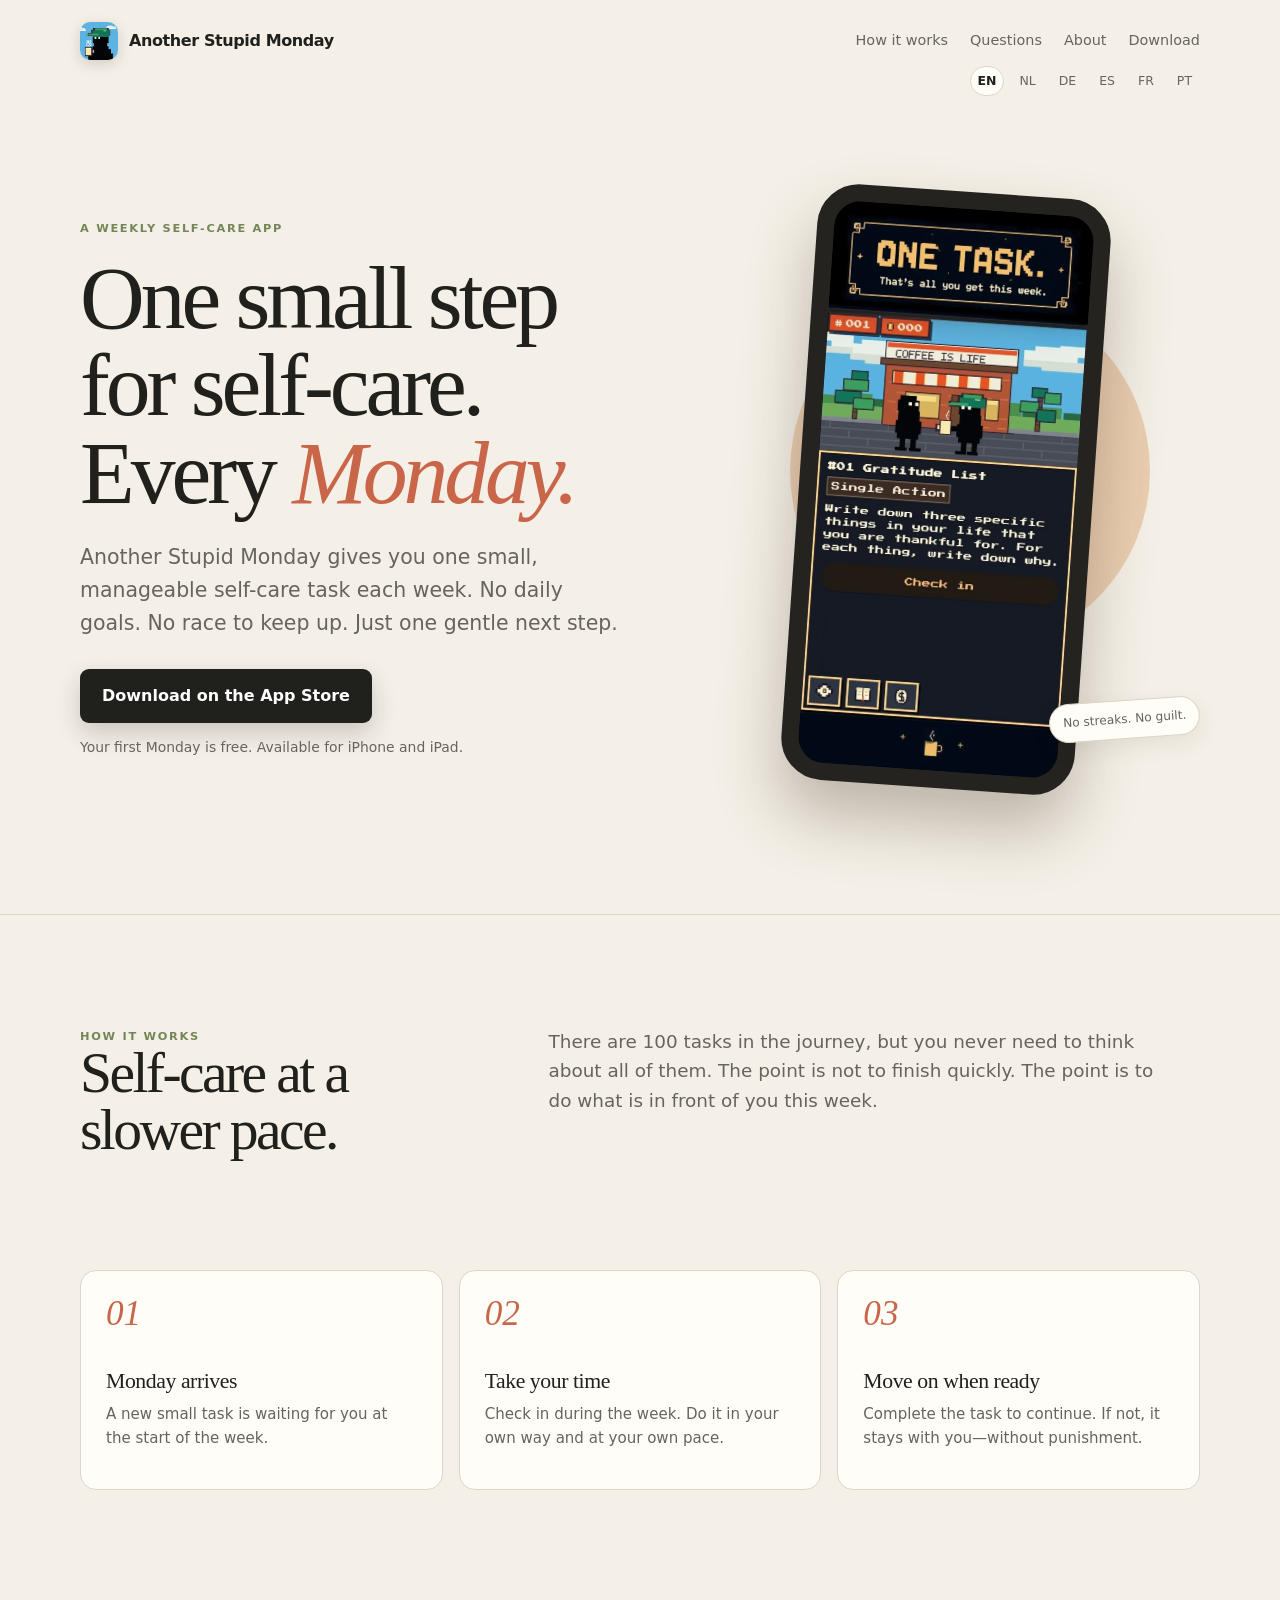
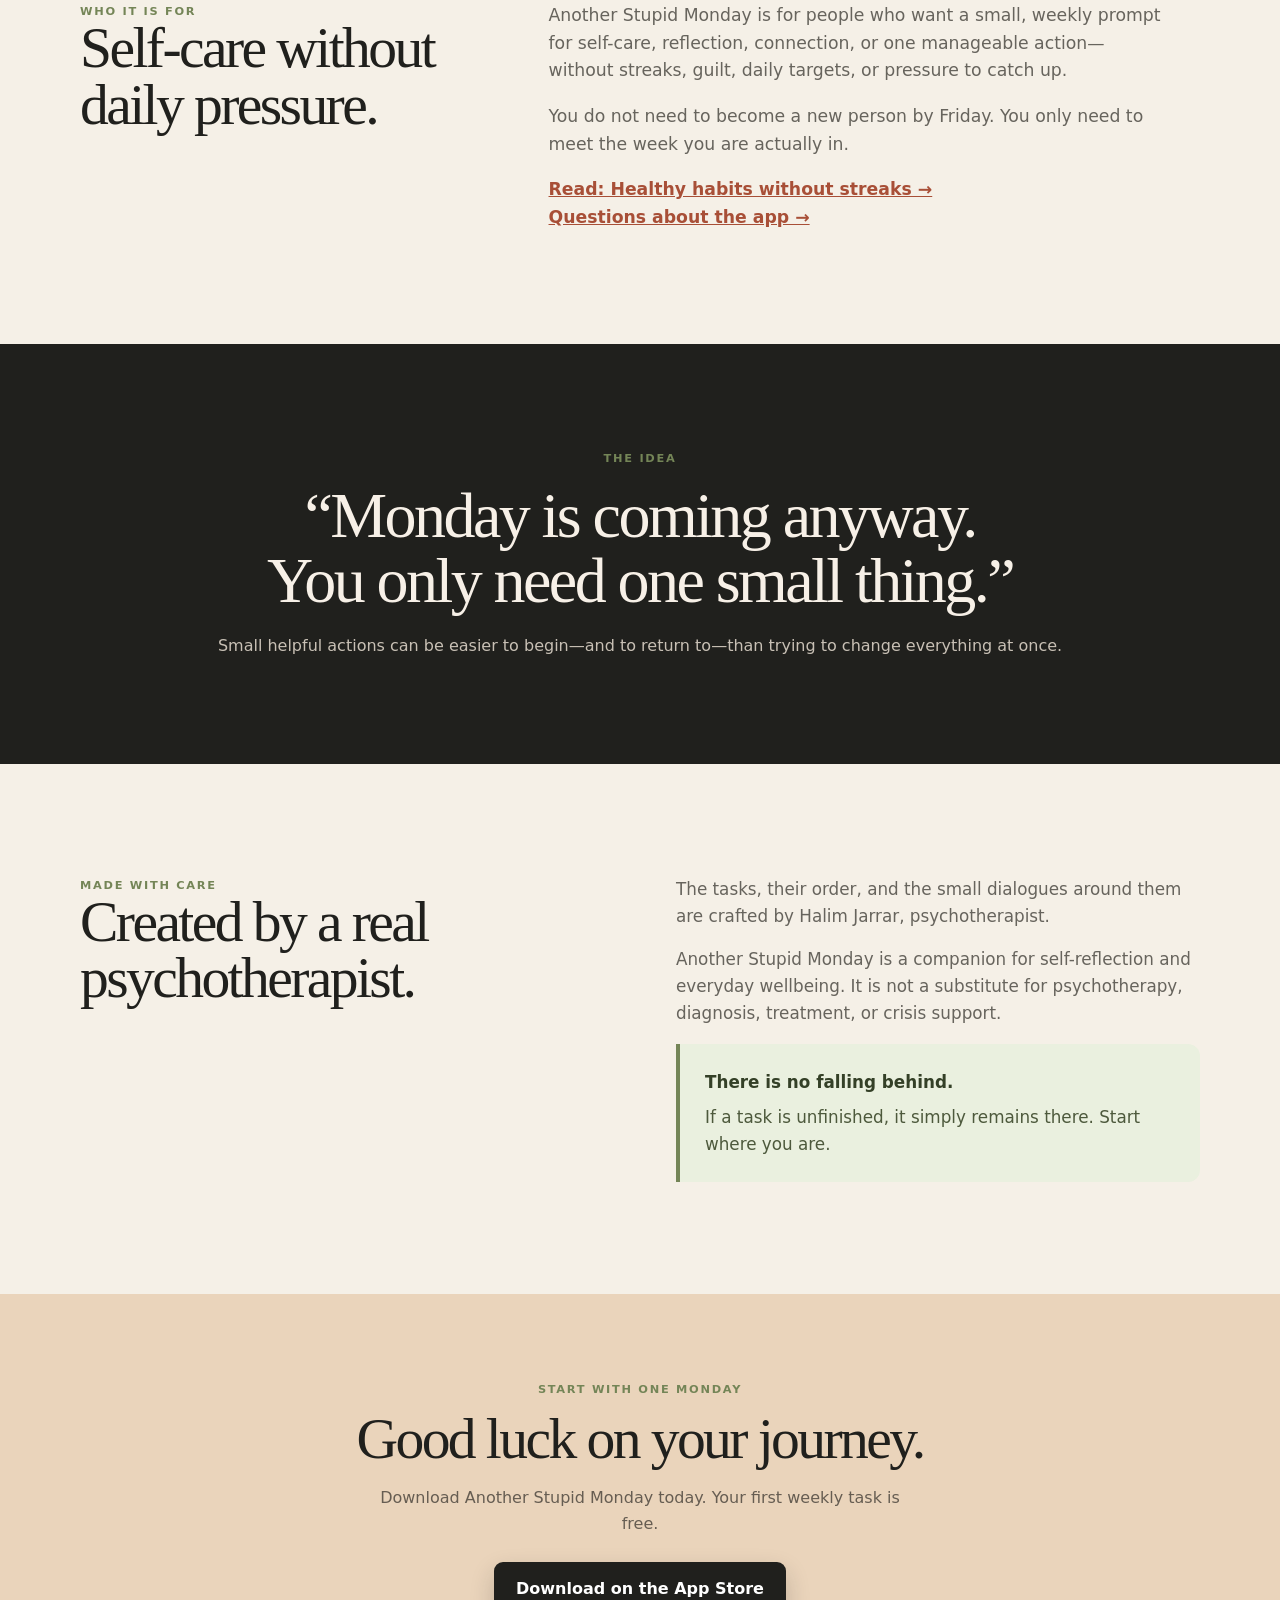
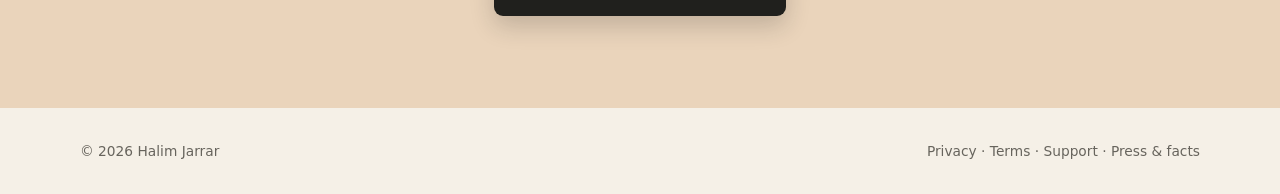
==== commit b9d08867: "Align English homepage with self-care positioning" ====
--- a/index.html
+++ b/index.html
@@ -20,13 +20,13 @@
   <meta property="og:locale:alternate" content="es_ES">
   <meta property="og:locale:alternate" content="fr_FR">
   <meta property="og:locale:alternate" content="pt_PT">
-  <meta property="og:title" content="Another Stupid Monday | Small weekly habits for wellbeing">
-  <meta property="og:description" content="One small weekly step toward healthier habits—with no streaks or pressure to catch up.">
+  <meta property="og:title" content="Self-care app with one small weekly task | Another Stupid Monday">
+  <meta property="og:description" content="One small self-care task each week, with no daily streaks or pressure to catch up.">
   <meta property="og:url" content="https://another-stupid-monday.halim-jarrar.de/">
   <meta property="og:image" content="https://another-stupid-monday.halim-jarrar.de/assets/app-icon.jpg">
   <meta name="twitter:card" content="summary">
-  <meta name="twitter:title" content="Another Stupid Monday | Small weekly habits for wellbeing">
-  <meta name="twitter:description" content="One small weekly step toward healthier habits—with no streaks or pressure to catch up.">
+  <meta name="twitter:title" content="Self-care app with one small weekly task | Another Stupid Monday">
+  <meta name="twitter:description" content="One small self-care task each week, with no daily streaks or pressure to catch up.">
   <meta name="twitter:image" content="https://another-stupid-monday.halim-jarrar.de/assets/app-icon.jpg">
   <meta name="author" content="Halim Jarrar">
   <script type="application/ld+json">
@@ -77,7 +77,7 @@
       "@type": "WebPage",
       "@id": "https://another-stupid-monday.halim-jarrar.de/#webpage",
       "url": "https://another-stupid-monday.halim-jarrar.de/",
-      "name": "Another Stupid Monday | Small Weekly Habits for Wellbeing",
+      "name": "Self-care app with one small weekly task | Another Stupid Monday",
       "inLanguage": "en",
       "isPartOf": {
         "@id": "https://another-stupid-monday.halim-jarrar.de/#website"
@@ -93,7 +93,7 @@
   ]
 }
   </script>
-  <title>Another Stupid Monday | Small Weekly Habits for Wellbeing</title>
+  <title>Self-care app with one small weekly task | Another Stupid Monday</title>
   <style>
     :root {
       --ivory:#f5f0e7; --paper:#fffdf8; --ink:#20201d; --muted:#67645d;
@@ -183,9 +183,9 @@
 
     <section class="hero wrap" aria-labelledby="hero-title">
       <div>
-        <div class="eyebrow">A weekly companion</div>
-        <h1 id="hero-title">One small thing.<br>Every <em>Monday.</em></h1>
-        <p class="lede">Another Stupid Monday gives you one small task to do each week. No pressure to catch up. No race to finish. Just one gentle next step.</p>
+        <div class="eyebrow">A weekly self-care app</div>
+        <h1 id="hero-title">One small step for self-care.<br>Every <em>Monday.</em></h1>
+        <p class="lede">Another Stupid Monday gives you one small, manageable self-care task each week. No daily goals. No race to keep up. Just one gentle next step.</p>
         <div class="buttons">
           <a class="button primary" href="https://apps.apple.com/us/app/another-stupid-monday/id6782894277" aria-label="Download Another Stupid Monday on the App Store">Download on the App Store</a>
         </div>
@@ -202,7 +202,7 @@
 
     <hr class="rule">
     <section class="intro wrap" id="how-it-works" aria-labelledby="how-title">
-      <div><div class="eyebrow">How it works</div><h2 id="how-title">A slower kind of progress.</h2></div>
+      <div><div class="eyebrow">How it works</div><h2 id="how-title">Self-care at a slower pace.</h2></div>
       <p>There are 100 tasks in the journey, but you never need to think about all of them. The point is not to finish quickly. The point is to do what is in front of you this week.</p>
     </section>
     <section class="steps wrap" aria-label="Three steps">
@@ -212,7 +212,7 @@
     </section>
 
     <section class="who wrap" aria-labelledby="who-title">
-      <div><div class="eyebrow">Who it is for</div><h2 id="who-title">Healthier habits, without the hard sell.</h2></div>
+      <div><div class="eyebrow">Who it is for</div><h2 id="who-title">Self-care without daily pressure.</h2></div>
       <div class="who-copy"><p>Another Stupid Monday is for people who want a small, weekly prompt for self-care, reflection, connection, or one manageable action—without streaks, guilt, daily targets, or pressure to catch up.</p><p>You do not need to become a new person by Friday. You only need to meet the week you are actually in.</p><a class="text-link" href="healthy-habits-without-streaks/">Read: Healthy habits without streaks →</a><br><a class="text-link" href="questions/">Questions about the app →</a></div>
     </section>
 
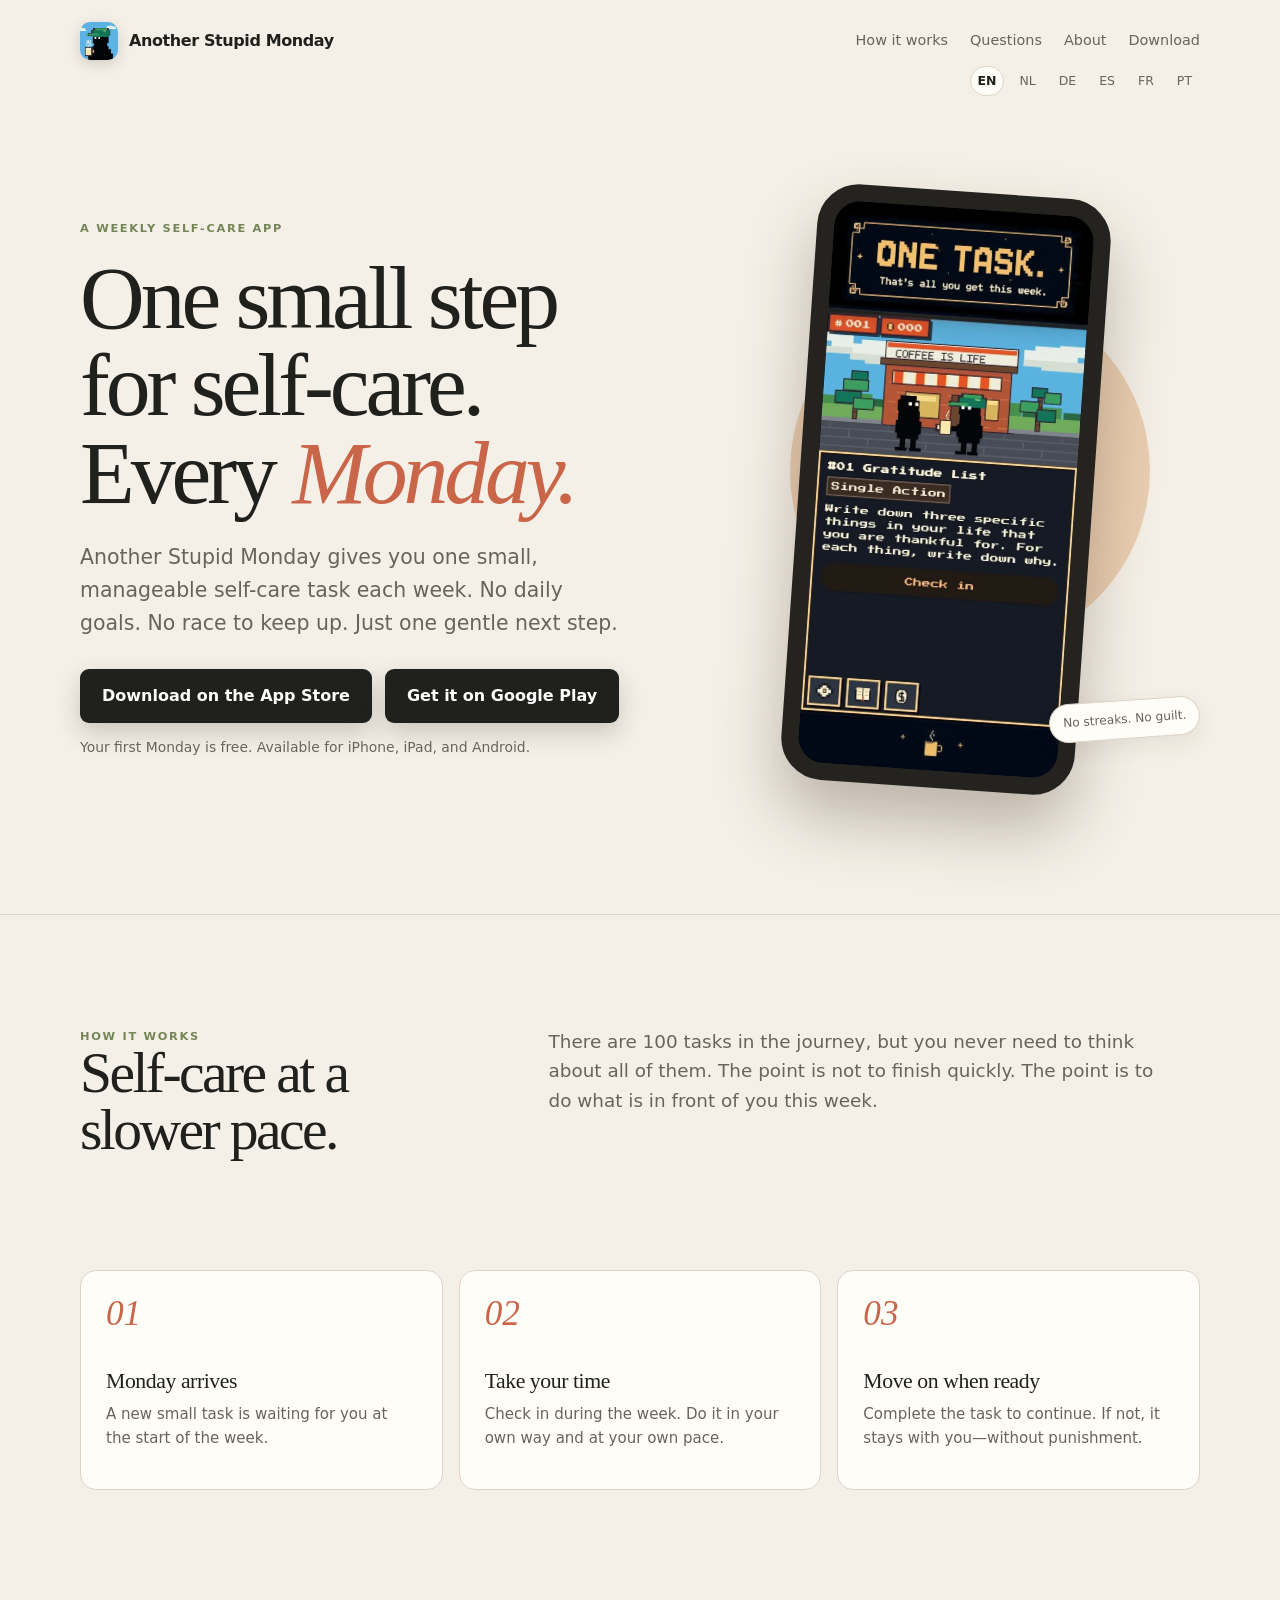
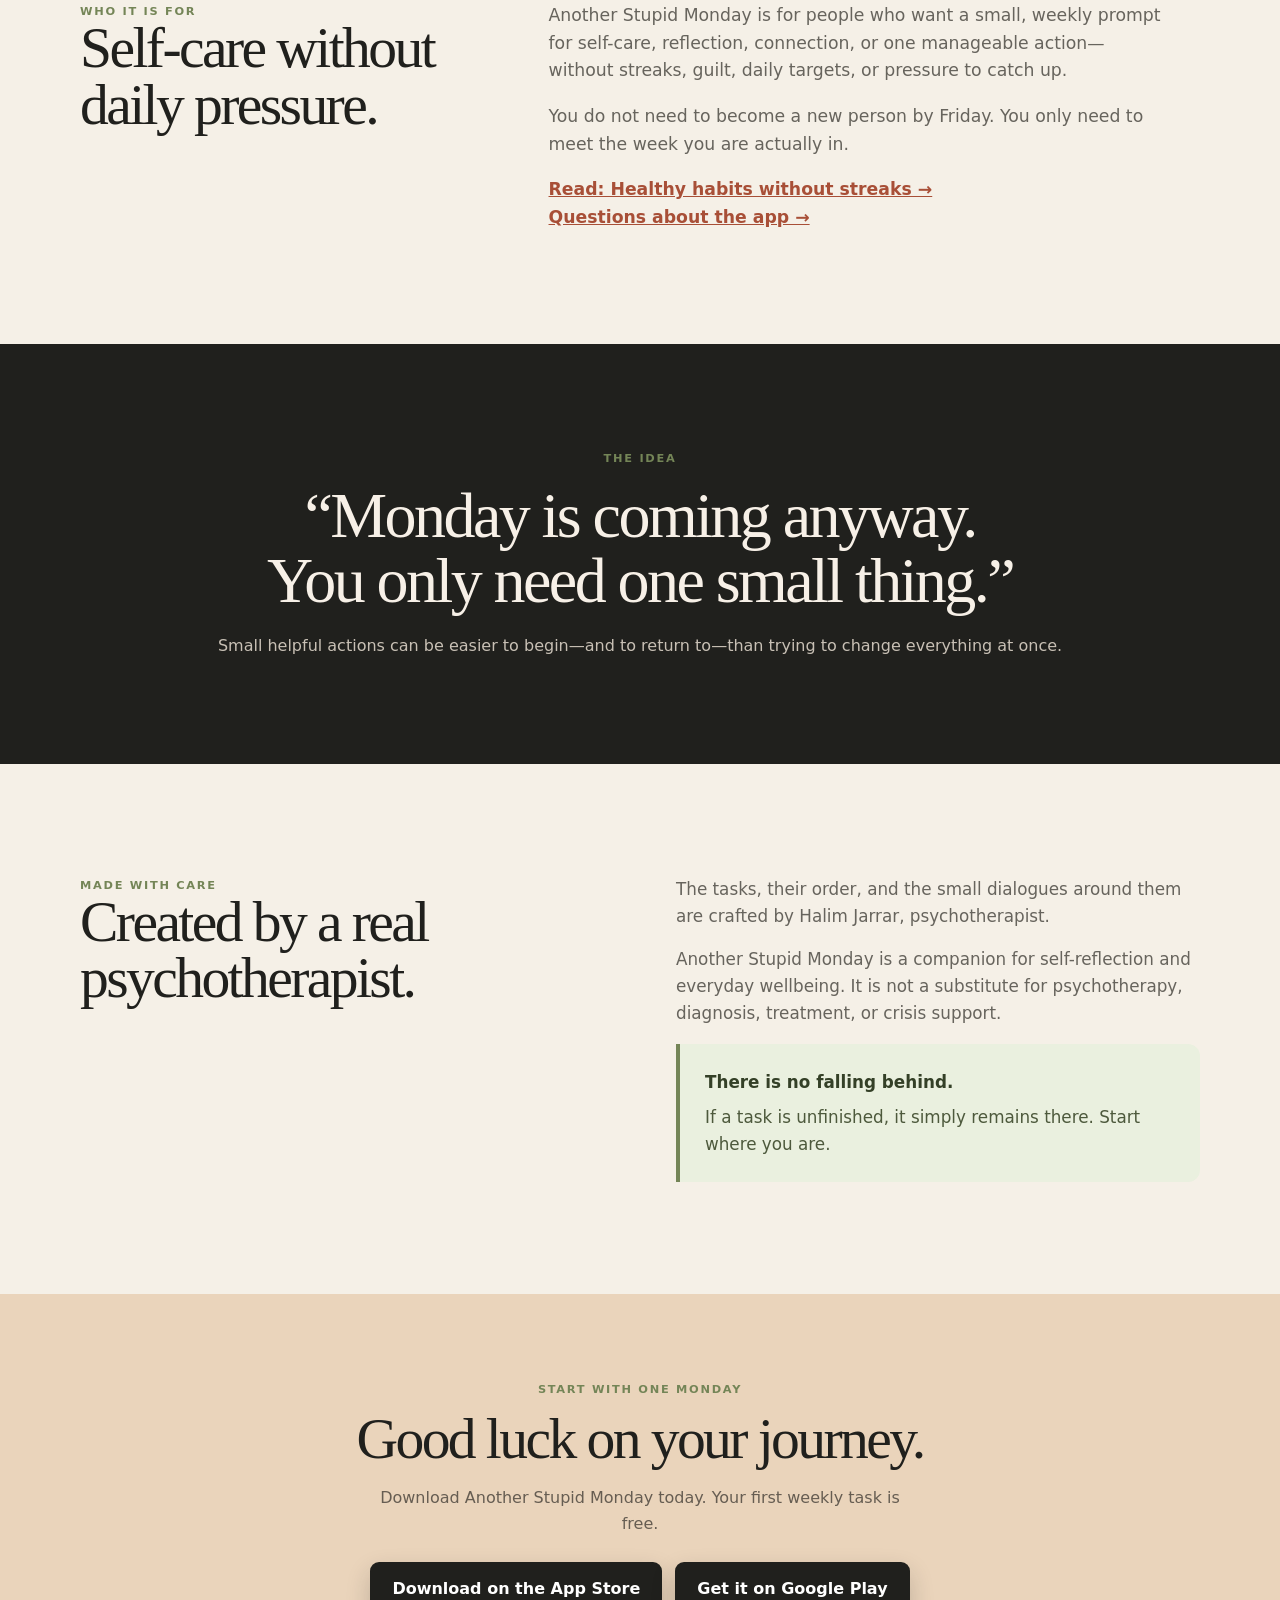
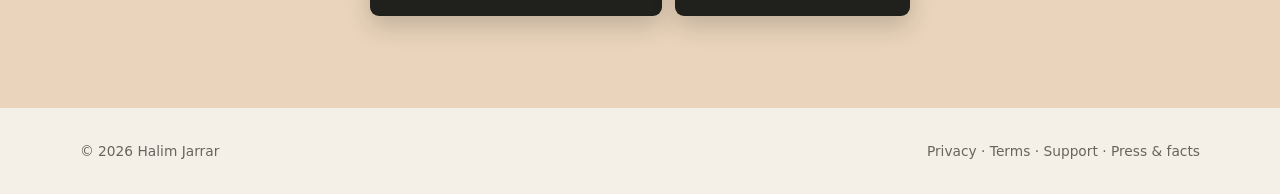
==== commit 5b7c2884: "Add Google Play across the product website" ====
--- a/index.html
+++ b/index.html
@@ -53,18 +53,22 @@
       "@id": "https://another-stupid-monday.halim-jarrar.de/#app",
       "name": "Another Stupid Monday",
       "applicationCategory": "LifestyleApplication",
-      "operatingSystem": "iOS",
+      "operatingSystem": "iOS, Android",
       "inLanguage": "en",
       "description": "A gentle wellbeing and self-care companion that offers one small task each week, with no streaks or pressure to catch up.",
       "url": "https://another-stupid-monday.halim-jarrar.de/",
-      "downloadUrl": "https://apps.apple.com/us/app/another-stupid-monday/id6782894277",
+      "downloadUrl": [
+        "https://apps.apple.com/us/app/another-stupid-monday/id6782894277",
+        "https://play.google.com/store/apps/details?id=com.anotherstupidmonday.app"
+      ],
       "image": "https://another-stupid-monday.halim-jarrar.de/assets/app-icon.jpg",
       "screenshot": "https://another-stupid-monday.halim-jarrar.de/assets/app-store-iphone-one-task.webp",
       "author": {
         "@id": "https://another-stupid-monday.halim-jarrar.de/#creator"
       },
       "sameAs": [
-        "https://apps.apple.com/us/app/another-stupid-monday/id6782894277"
+        "https://apps.apple.com/us/app/another-stupid-monday/id6782894277",
+        "https://play.google.com/store/apps/details?id=com.anotherstupidmonday.app"
       ],
       "offers": {
         "@type": "Offer",
@@ -156,6 +160,7 @@
     .download { padding:86px 0 92px; text-align:center; background:#ead4bb; }
     .download h2 { margin:12px auto 18px; max-width:720px; }
     .download p { max-width:540px; margin:0 auto 26px; color:#665d52; }
+    .download .buttons { justify-content:center; }
     footer { padding:32px 0; color:var(--muted); font-size:.86rem; }
     .footer-row { display:flex; justify-content:space-between; gap:20px; flex-wrap:wrap; }
     .footer-row a { text-decoration:none; } .footer-row a:hover { color:var(--clay-dark); }
@@ -188,8 +193,9 @@
         <p class="lede">Another Stupid Monday gives you one small, manageable self-care task each week. No daily goals. No race to keep up. Just one gentle next step.</p>
         <div class="buttons">
           <a class="button primary" href="https://apps.apple.com/us/app/another-stupid-monday/id6782894277" aria-label="Download Another Stupid Monday on the App Store">Download on the App Store</a>
+          <a class="button primary" href="https://play.google.com/store/apps/details?id=com.anotherstupidmonday.app" aria-label="Get Another Stupid Monday on Google Play">Get it on Google Play</a>
         </div>
-        <p class="subnote">Your first Monday is free. Available for iPhone and iPad.</p>
+        <p class="subnote">Your first Monday is free. Available for iPhone, iPad, and Android.</p>
       </div>
       <div class="phone-scene" aria-label="A preview of an Another Stupid Monday weekly task">
         <div class="sun" aria-hidden="true"></div>
@@ -227,7 +233,7 @@
       </div>
     </section>
 
-    <section class="download" id="download"><div class="wrap"><div class="eyebrow">Start with one Monday</div><h2>Good luck on your journey.</h2><p>Download Another Stupid Monday today. Your first weekly task is free.</p><a class="button primary" href="https://apps.apple.com/us/app/another-stupid-monday/id6782894277">Download on the App Store</a></div></section>
+    <section class="download" id="download"><div class="wrap"><div class="eyebrow">Start with one Monday</div><h2>Good luck on your journey.</h2><p>Download Another Stupid Monday today. Your first weekly task is free.</p><div class="buttons"><a class="button primary" href="https://apps.apple.com/us/app/another-stupid-monday/id6782894277">Download on the App Store</a><a class="button primary" href="https://play.google.com/store/apps/details?id=com.anotherstupidmonday.app">Get it on Google Play</a></div></div></section>
   </main>
   <footer><div class="wrap footer-row"><span>© 2026 Halim Jarrar</span><span><a href="https://asm.halim-jarrar.de/privacy/">Privacy</a> · <a href="https://asm.halim-jarrar.de/terms/">Terms</a> · <a href="https://asm.halim-jarrar.de/support/">Support</a> · <a href="press/">Press & facts</a></span></div></footer>
 </body>
